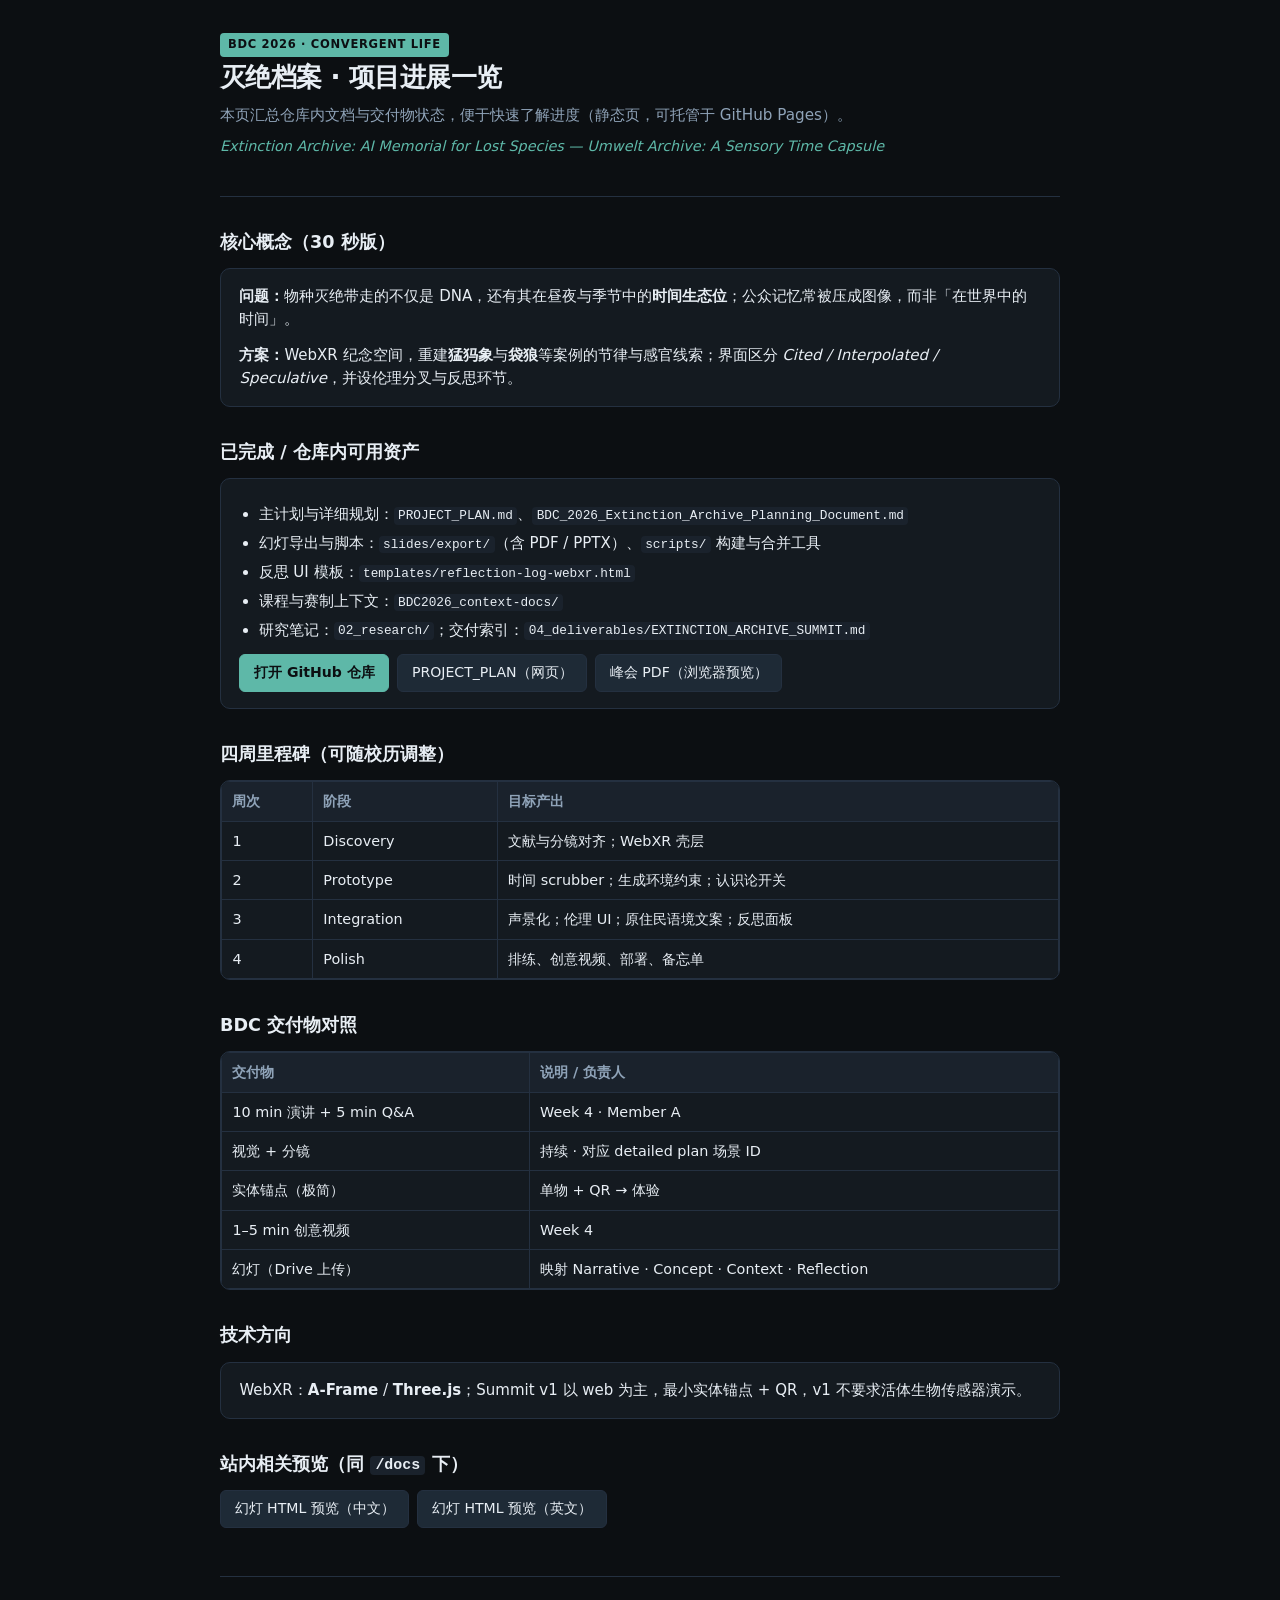
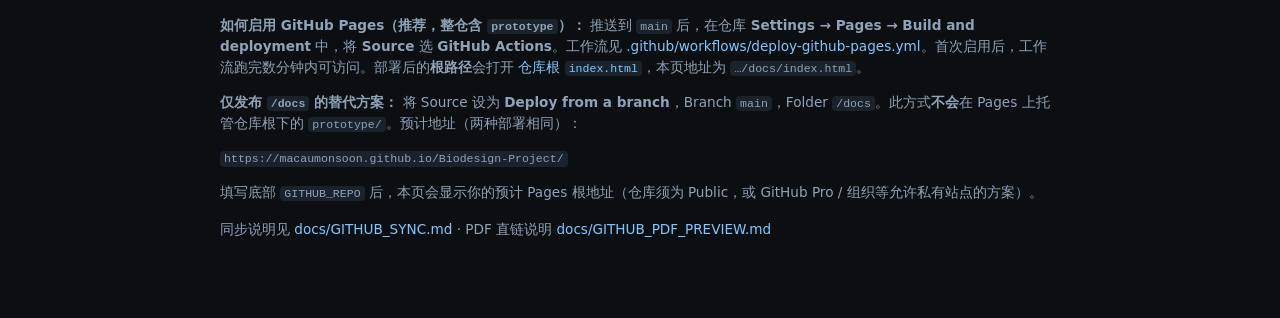
==== docs/index.html @ 98553a15 "docs: set GITHUB_REPO to macaumonsoon/Biodesign-Project for Pages footers Made-with: Cursor" ====
<!DOCTYPE html>
<html lang="zh-Hans">
<head>
  <meta charset="utf-8" />
  <meta name="viewport" content="width=device-width, initial-scale=1" />
  <title>Extinction Archive · 项目进展 | BDC 2026</title>
  <meta name="description" content="Biodesign Challenge 2026 — Extinction Archive / Umwelt Archive 进度概览与快速链接。" />
  <style>
    :root {
      --bg: #0c0f12;
      --panel: #141a20;
      --border: #243040;
      --text: #e8eef4;
      --muted: #8fa3b8;
      --accent: #5eb8a8;
      --accent2: #c9a227;
      --link: #7ec8ff;
      --radius: 10px;
      --font: "Segoe UI", system-ui, -apple-system, "PingFang SC", "Hiragino Sans GB", sans-serif;
    }
    * { box-sizing: border-box; }
    body {
      margin: 0;
      font-family: var(--font);
      background: var(--bg);
      color: var(--text);
      line-height: 1.55;
      font-size: 15px;
    }
    .wrap {
      max-width: 880px;
      margin: 0 auto;
      padding: 2rem 1.25rem 4rem;
    }
    header {
      border-bottom: 1px solid var(--border);
      padding-bottom: 1.5rem;
      margin-bottom: 2rem;
    }
    h1 {
      font-size: 1.65rem;
      font-weight: 650;
      margin: 0 0 0.35rem;
      letter-spacing: -0.02em;
    }
    .subtitle {
      color: var(--muted);
      font-size: 0.95rem;
      margin: 0;
    }
    .en-title {
      font-style: italic;
      color: var(--accent);
      font-size: 0.9rem;
      margin-top: 0.5rem;
    }
    h2 {
      font-size: 1.1rem;
      margin: 2rem 0 0.75rem;
      color: var(--text);
      font-weight: 600;
    }
    .card {
      background: var(--panel);
      border: 1px solid var(--border);
      border-radius: var(--radius);
      padding: 1rem 1.15rem;
      margin-bottom: 1rem;
    }
    .pill {
      display: inline-block;
      font-size: 0.72rem;
      text-transform: uppercase;
      letter-spacing: 0.06em;
      color: var(--bg);
      background: var(--accent);
      padding: 0.2rem 0.5rem;
      border-radius: 4px;
      font-weight: 600;
    }
    ul { margin: 0.5rem 0 0; padding-left: 1.2rem; }
    li { margin: 0.35rem 0; }
    a { color: var(--link); text-decoration: none; }
    a:hover { text-decoration: underline; }
    table {
      width: 100%;
      border-collapse: collapse;
      font-size: 0.9rem;
    }
    th, td {
      border: 1px solid var(--border);
      padding: 0.5rem 0.65rem;
      text-align: left;
      vertical-align: top;
    }
    th { background: #1a222c; color: var(--muted); font-weight: 600; }
    .actions {
      display: flex;
      flex-wrap: wrap;
      gap: 0.5rem;
      margin-top: 0.75rem;
    }
    .btn {
      display: inline-flex;
      align-items: center;
      gap: 0.35rem;
      padding: 0.45rem 0.85rem;
      border-radius: 6px;
      background: #1e2a36;
      border: 1px solid var(--border);
      color: var(--text);
      font-size: 0.88rem;
    }
    .btn:hover { border-color: var(--accent); text-decoration: none; }
    .btn.primary { background: var(--accent); color: var(--bg); border-color: var(--accent); font-weight: 600; }
    .btn.primary:hover { filter: brightness(1.06); }
    footer {
      margin-top: 3rem;
      padding-top: 1.5rem;
      border-top: 1px solid var(--border);
      font-size: 0.85rem;
      color: var(--muted);
    }
    code { font-size: 0.85em; background: #1a222c; padding: 0.1em 0.35em; border-radius: 4px; }
  </style>
</head>
<body>
  <div class="wrap">
    <header>
      <span class="pill">BDC 2026 · Convergent Life</span>
      <h1>灭绝档案 · 项目进展一览</h1>
      <p class="subtitle">本页汇总仓库内文档与交付物状态，便于快速了解进度（静态页，可托管于 GitHub Pages）。</p>
      <p class="en-title">Extinction Archive: AI Memorial for Lost Species — Umwelt Archive: A Sensory Time Capsule</p>
    </header>

    <div id="repo-config-tip" class="card" style="border-color: var(--accent2); display: none;">
      <p style="margin:0;"><strong>提示：</strong>本页 GitHub 按钮默认未绑定远程仓库。请在本文件底部的 <code>GITHUB_REPO</code> 中填写你的 <code>用户名/仓库名</code>（例如 <code>guoxiaoyue/biodesign-project</code>），保存并推送到<strong>你自己的仓库</strong>后再刷新。</p>
    </div>

    <section>
      <h2>核心概念（30 秒版）</h2>
      <div class="card">
        <p style="margin:0 0 0.75rem;"><strong>问题：</strong>物种灭绝带走的不仅是 DNA，还有其在昼夜与季节中的<strong>时间生态位</strong>；公众记忆常被压成图像，而非「在世界中的时间」。</p>
        <p style="margin:0;"><strong>方案：</strong>WebXR 纪念空间，重建<strong>猛犸象</strong>与<strong>袋狼</strong>等案例的节律与感官线索；界面区分 <em>Cited / Interpolated / Speculative</em>，并设伦理分叉与反思环节。</p>
      </div>
    </section>

    <section>
      <h2>已完成 / 仓库内可用资产</h2>
      <div class="card">
        <ul>
          <li>主计划与详细规划：<code>PROJECT_PLAN.md</code>、<code>BDC_2026_Extinction_Archive_Planning_Document.md</code></li>
          <li>幻灯导出与脚本：<code>slides/export/</code>（含 PDF / PPTX）、<code>scripts/</code> 构建与合并工具</li>
          <li>反思 UI 模板：<code>templates/reflection-log-webxr.html</code></li>
          <li>课程与赛制上下文：<code>BDC2026_context-docs/</code></li>
          <li>研究笔记：<code>02_research/</code>；交付索引：<code>04_deliverables/EXTINCTION_ARCHIVE_SUMMIT.md</code></li>
        </ul>
        <div class="actions">
          <a id="gh-repo" class="btn primary" href="#">打开 GitHub 仓库</a>
          <a id="gh-plan" class="btn" href="#">PROJECT_PLAN（网页）</a>
          <a id="gh-pdf" class="btn" href="#">峰会 PDF（浏览器预览）</a>
        </div>
      </div>
    </section>

    <section>
      <h2>四周里程碑（可随校历调整）</h2>
      <div class="card" style="padding:0;overflow:hidden;">
        <table>
          <thead>
            <tr>
              <th>周次</th>
              <th>阶段</th>
              <th>目标产出</th>
            </tr>
          </thead>
          <tbody>
            <tr><td>1</td><td>Discovery</td><td>文献与分镜对齐；WebXR 壳层</td></tr>
            <tr><td>2</td><td>Prototype</td><td>时间 scrubber；生成环境约束；认识论开关</td></tr>
            <tr><td>3</td><td>Integration</td><td>声景化；伦理 UI；原住民语境文案；反思面板</td></tr>
            <tr><td>4</td><td>Polish</td><td>排练、创意视频、部署、备忘单</td></tr>
          </tbody>
        </table>
      </div>
    </section>

    <section>
      <h2>BDC 交付物对照</h2>
      <div class="card" style="padding:0;overflow:hidden;">
        <table>
          <thead>
            <tr>
              <th>交付物</th>
              <th>说明 / 负责人</th>
            </tr>
          </thead>
          <tbody>
            <tr><td>10 min 演讲 + 5 min Q&A</td><td>Week 4 · Member A</td></tr>
            <tr><td>视觉 + 分镜</td><td>持续 · 对应 detailed plan 场景 ID</td></tr>
            <tr><td>实体锚点（极简）</td><td>单物 + QR → 体验</td></tr>
            <tr><td>1–5 min 创意视频</td><td>Week 4</td></tr>
            <tr><td>幻灯（Drive 上传）</td><td>映射 Narrative · Concept · Context · Reflection</td></tr>
          </tbody>
        </table>
      </div>
    </section>

    <section>
      <h2>技术方向</h2>
      <div class="card">
        <p style="margin:0;">WebXR：<strong>A-Frame</strong> / <strong>Three.js</strong>；Summit v1 以 web 为主，最小实体锚点 + QR，v1 不要求活体生物传感器演示。</p>
      </div>
    </section>

    <section>
      <h2>站内相关预览（同 <code>/docs</code> 下）</h2>
      <div class="actions">
        <a class="btn" href="bdc-umwelt-archive/slides/preview/Extinction_Archive_preview_ZH.html">幻灯 HTML 预览（中文）</a>
        <a class="btn" href="bdc-umwelt-archive/slides/preview/Extinction_Archive_preview_EN.html">幻灯 HTML 预览（英文）</a>
      </div>
    </section>

    <footer>
      <p><strong>如何启用 GitHub Pages（推荐，整仓含 <code>prototype</code>）：</strong> 推送到 <code>main</code> 后，在仓库 <strong>Settings → Pages → Build and deployment</strong> 中，将 <strong>Source</strong> 选 <strong>GitHub Actions</strong>。工作流见 <a id="gh-pages-workflow" href="#">.github/workflows/deploy-github-pages.yml</a>。首次启用后，工作流跑完数分钟内可访问。部署后的<strong>根路径</strong>会打开 <a href="../">仓库根 <code>index.html</code></a>，本页地址为 <code>…/docs/index.html</code>。</p>
      <p><strong>仅发布 <code>/docs</code> 的替代方案：</strong> 将 Source 设为 <strong>Deploy from a branch</strong>，Branch <code>main</code>，Folder <code>/docs</code>。此方式<strong>不会</strong>在 Pages 上托管仓库根下的 <code>prototype/</code>。预计地址（两种部署相同）：</p>
      <p><code id="gh-pages-url">https://&lt;用户名&gt;.github.io/&lt;仓库名&gt;/</code></p>
      <p>填写底部 <code>GITHUB_REPO</code> 后，本页会显示你的预计 Pages 根地址（仓库须为 Public，或 GitHub Pro / 组织等允许私有站点的方案）。</p>
      <p style="margin-top:1rem;">同步说明见 <a id="gh-sync" href="#">docs/GITHUB_SYNC.md</a> · PDF 直链说明 <a id="gh-pdf-md" href="#">docs/GITHUB_PDF_PREVIEW.md</a></p>
    </footer>
  </div>
  <script>
(function () {
  /** 改成你的「用户名/仓库名」，推送到自有仓库后按钮与页脚链接才会正确 */
  var GITHUB_REPO = "macaumonsoon/Biodesign-Project";

  var tip = document.getElementById("repo-config-tip");
  var configured = GITHUB_REPO && GITHUB_REPO.indexOf("YOUR_GITHUB_USER") === -1 && GITHUB_REPO.split("/").length === 2;
  if (!configured && tip) tip.style.display = "block";

  var base = configured ? ("https://github.com/" + GITHUB_REPO) : null;
  var pdfEnc = "slides/export/%5BFINAL-SMALL%5D%20Extinction%20Archive%20Umwelt%20Hypothesis%20Dossiers_BDC2026.pdf";

  function setHref(id, path) {
    var el = document.getElementById(id);
    if (!el) return;
    if (base && path !== undefined) el.href = base + (path || "");
    else el.href = "#";
  }

  setHref("gh-repo", "");
  setHref("gh-plan", "/blob/main/PROJECT_PLAN.md");
  setHref("gh-pdf", "/blob/main/" + pdfEnc);
  setHref("gh-sync", "/blob/main/docs/GITHUB_SYNC.md");
  setHref("gh-pdf-md", "/blob/main/docs/GITHUB_PDF_PREVIEW.md");
  setHref("gh-pages-workflow", "/blob/main/.github/workflows/deploy-github-pages.yml");

  var pagesEl = document.getElementById("gh-pages-url");
  if (pagesEl && configured) {
    var parts = GITHUB_REPO.split("/");
    pagesEl.textContent = "https://" + parts[0] + ".github.io/" + parts[1] + "/";
  }
})();
  </script>
</body>
</html>
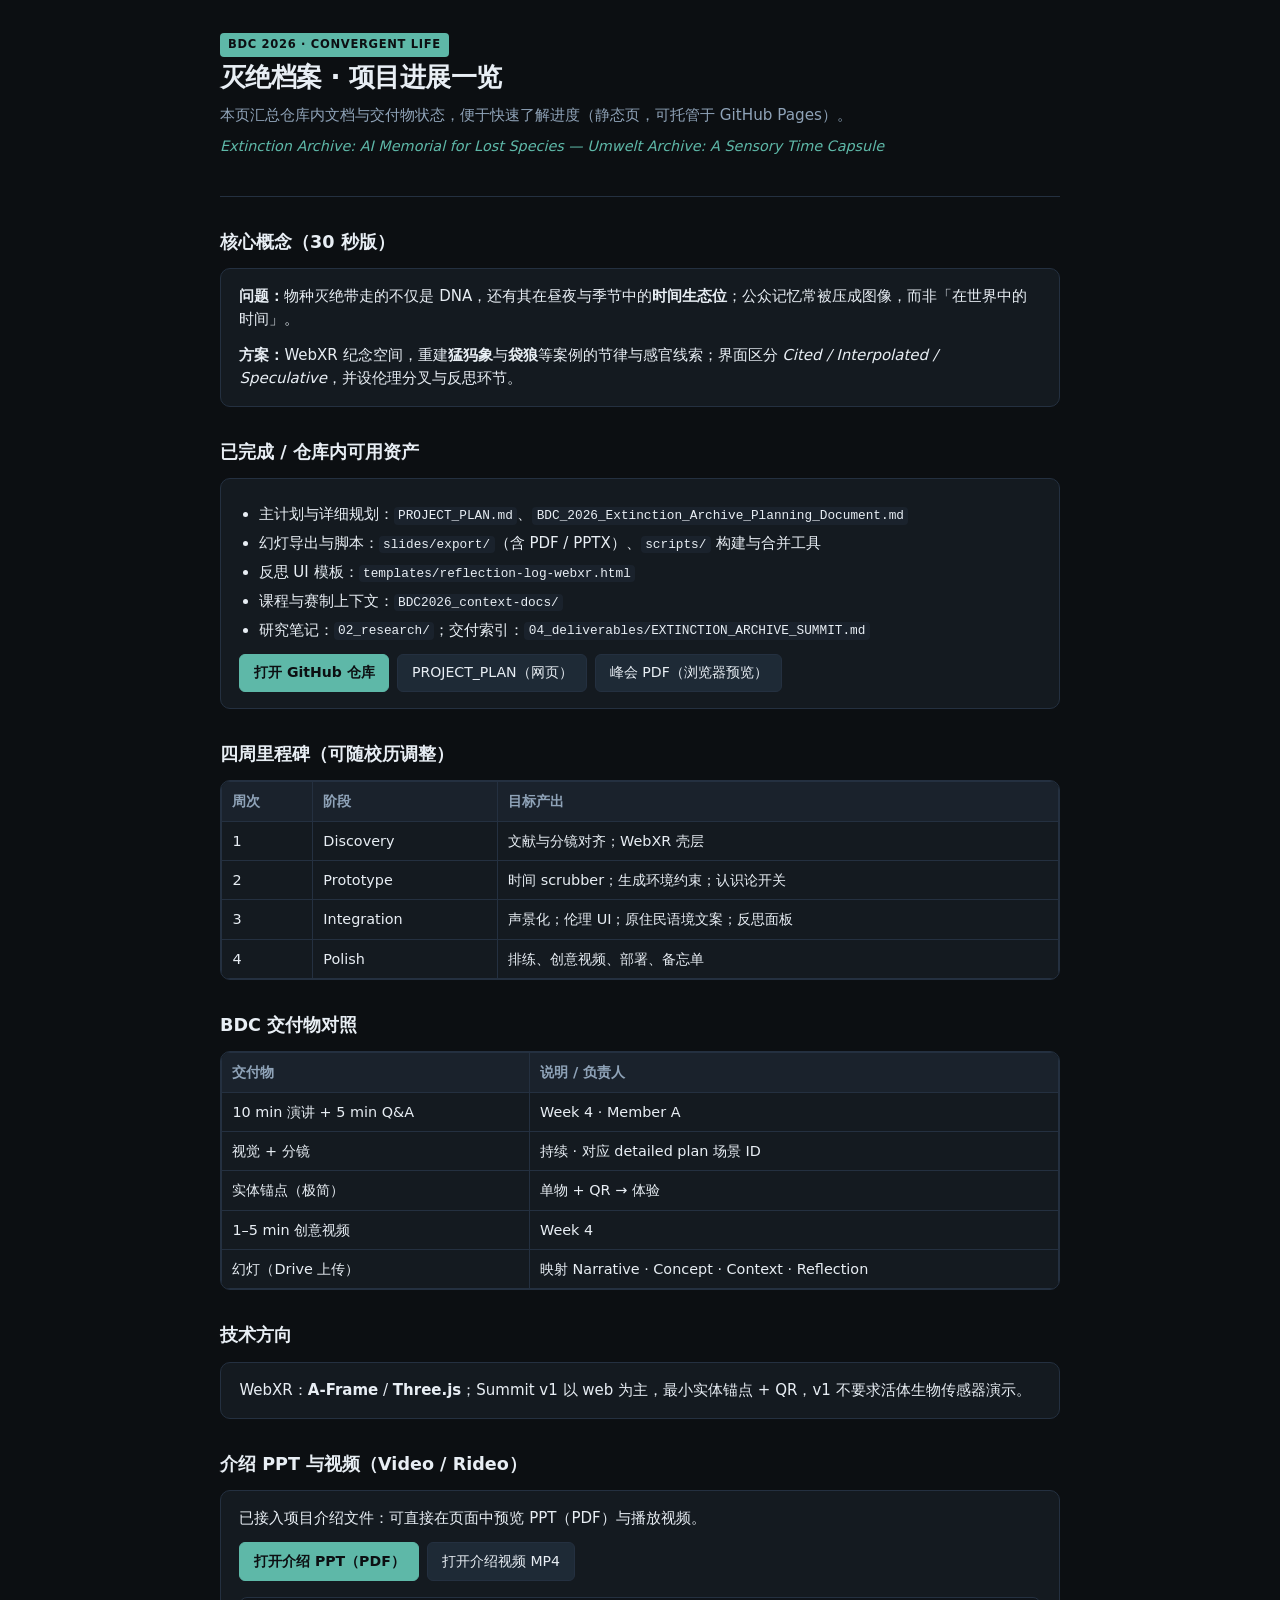
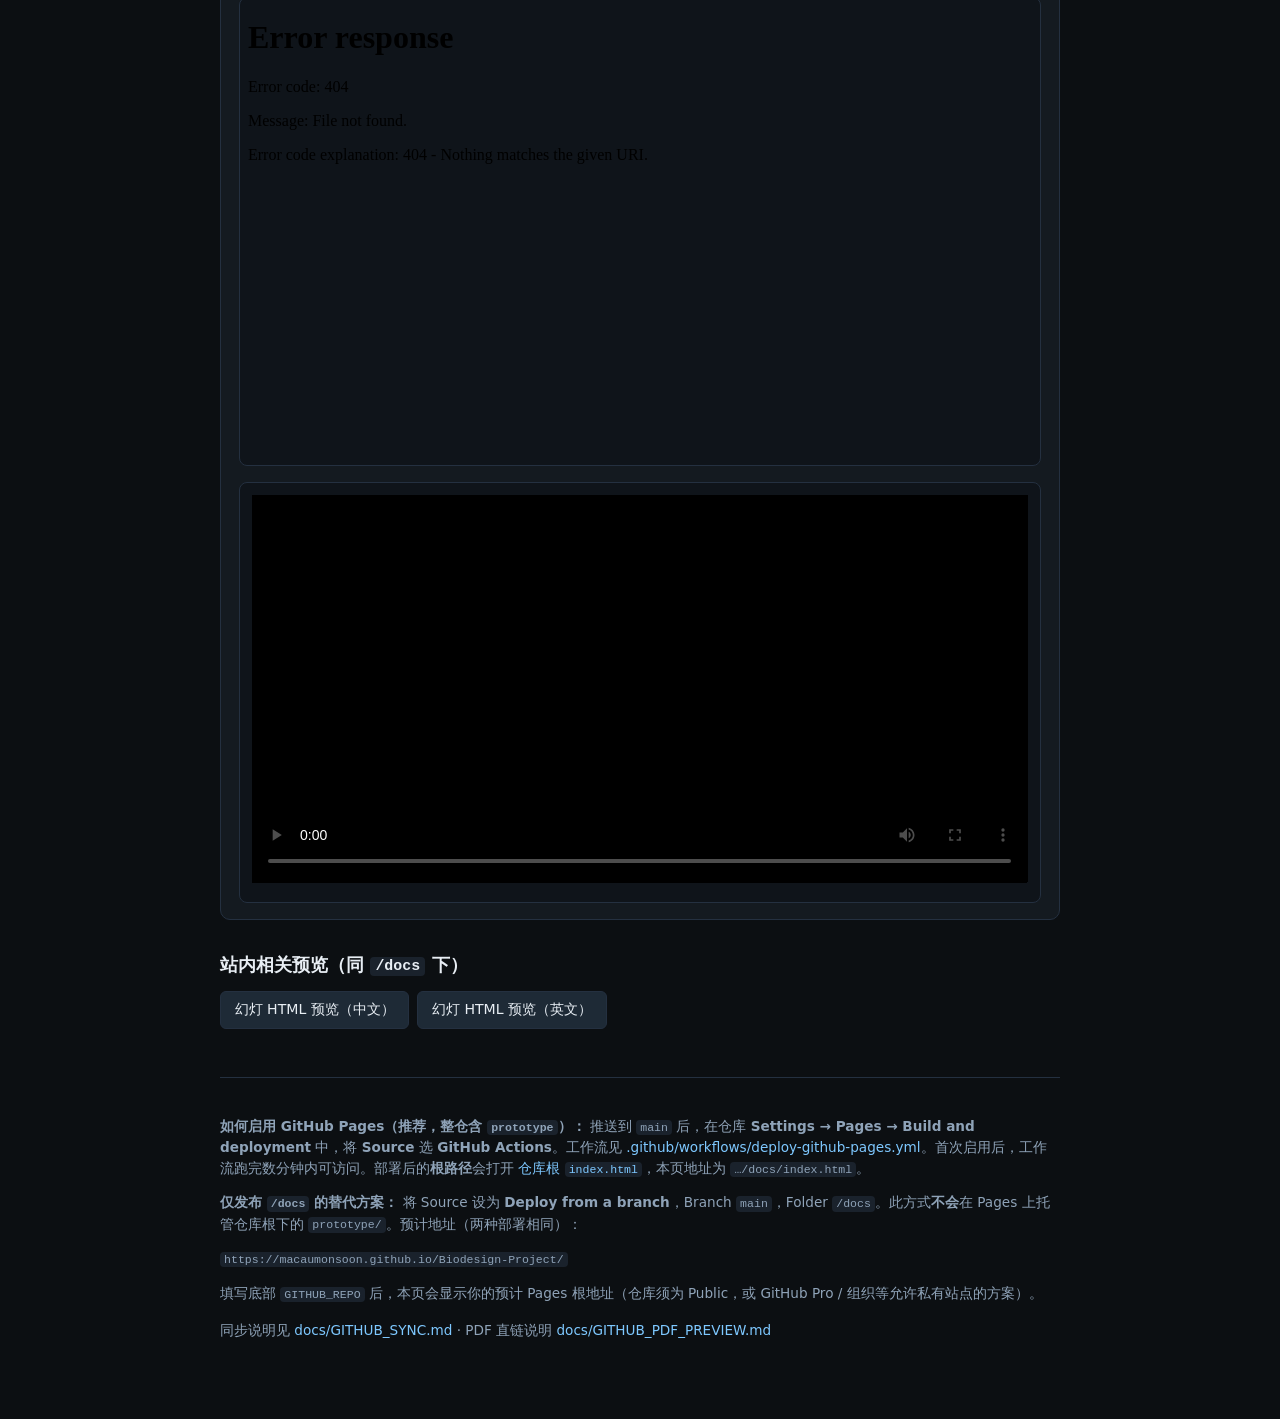
==== commit df61de9b: "docs: bilingual README, Pages intro PPT/video section, media assets Made-with: Cursor" ====
--- a/docs/index.html
+++ b/docs/index.html
@@ -213,6 +213,30 @@
     </section>
 
     <section>
+      <h2 id="intro-media">介绍 PPT 与视频（Video / Rideo）</h2>
+      <div class="card">
+        <p style="margin:0 0 0.75rem;">已接入项目介绍文件：可直接在页面中预览 PPT（PDF）与播放视频。</p>
+        <div class="actions">
+          <a class="btn primary" href="../assets/media/intro-presentation.pdf" target="_blank" rel="noopener noreferrer">打开介绍 PPT（PDF）</a>
+          <a class="btn" href="../assets/media/intro-video.mp4" target="_blank" rel="noopener noreferrer">打开介绍视频 MP4</a>
+        </div>
+        <div style="margin-top:1rem;border:1px solid var(--border);border-radius:8px;overflow:hidden;background:#0f141a;">
+          <iframe
+            title="Intro PPT Preview"
+            src="../assets/media/intro-presentation.pdf"
+            style="width:100%;height:460px;border:0;"
+          ></iframe>
+        </div>
+        <div style="margin-top:1rem;border:1px solid var(--border);border-radius:8px;overflow:hidden;background:#0f141a;padding:0.75rem;">
+          <video controls preload="metadata" poster="../assets/media/intro-poster.jpg" style="width:100%;max-height:560px;background:#000;">
+            <source src="../assets/media/intro-video.mp4" type="video/mp4" />
+            你的浏览器不支持视频播放，请使用上方链接打开 MP4 文件。
+          </video>
+        </div>
+      </div>
+    </section>
+
+    <section>
       <h2>站内相关预览（同 <code>/docs</code> 下）</h2>
       <div class="actions">
         <a class="btn" href="bdc-umwelt-archive/slides/preview/Extinction_Archive_preview_ZH.html">幻灯 HTML 预览（中文）</a>
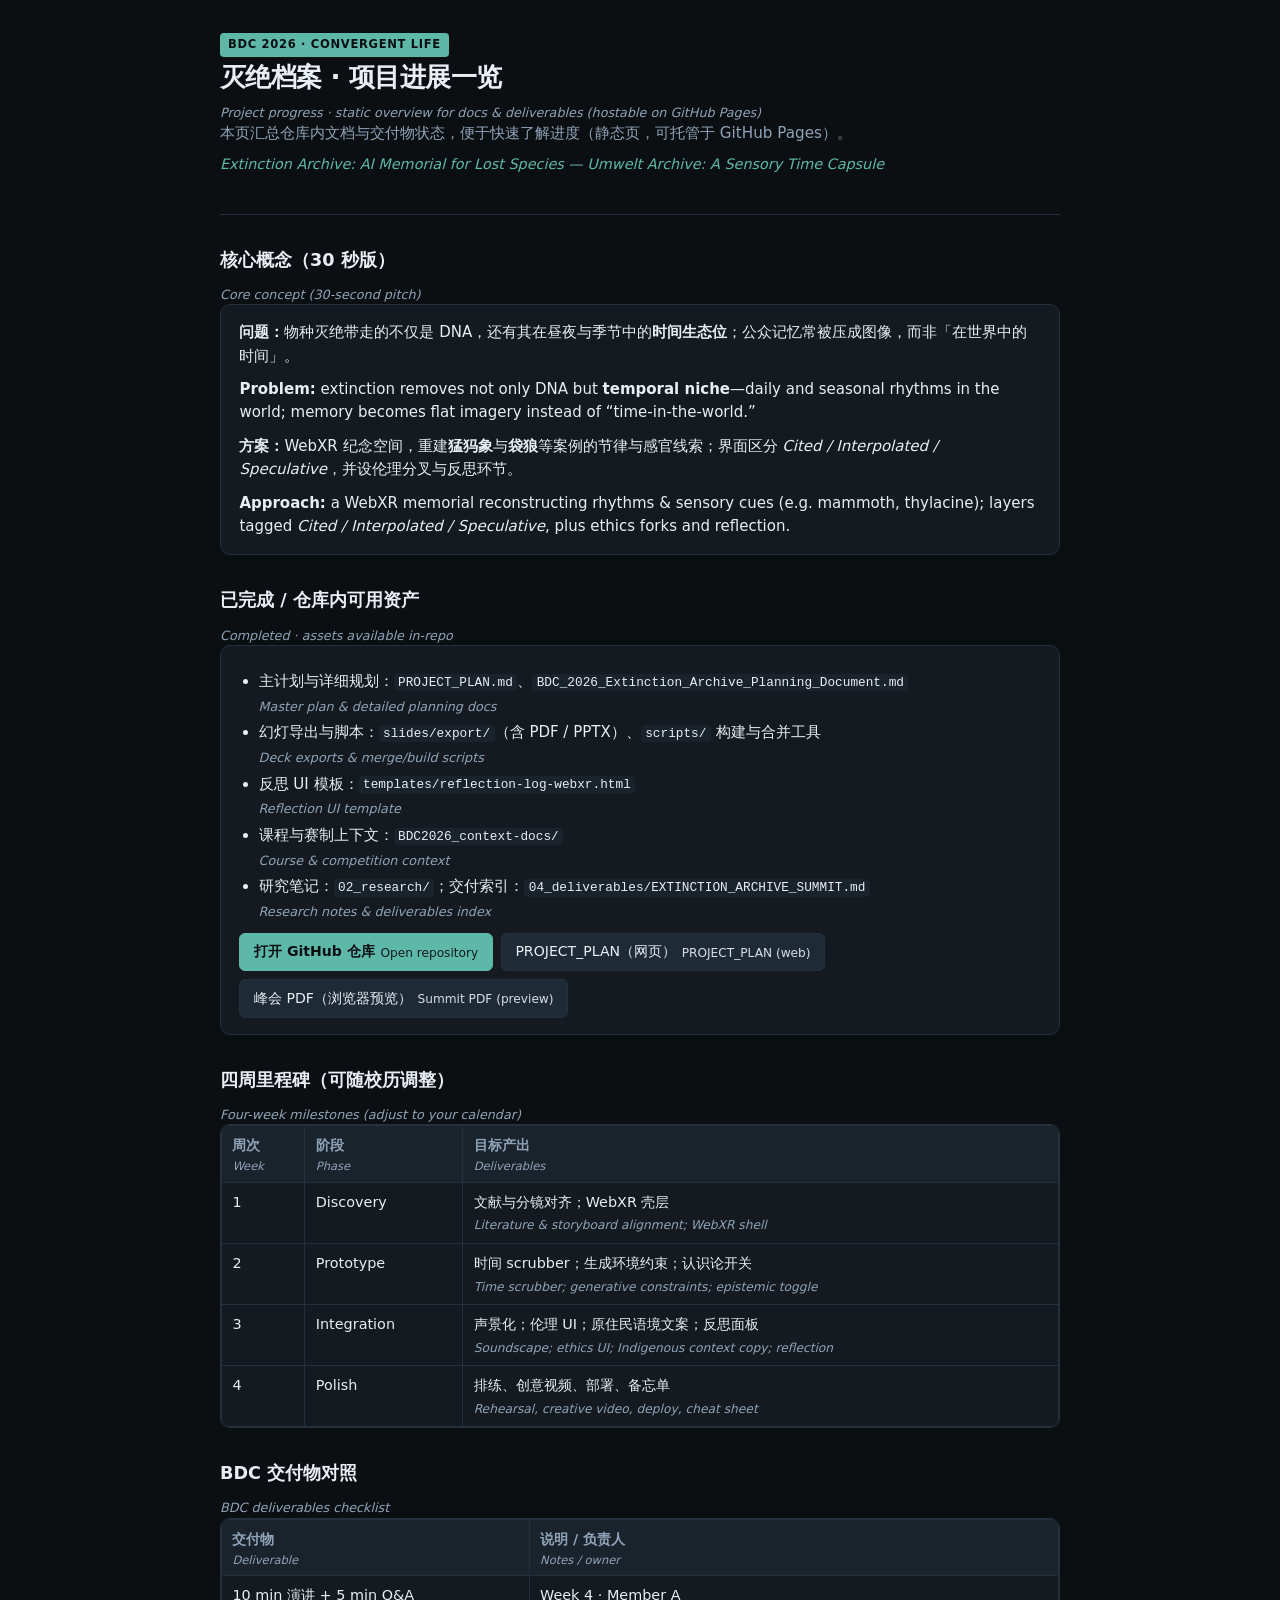
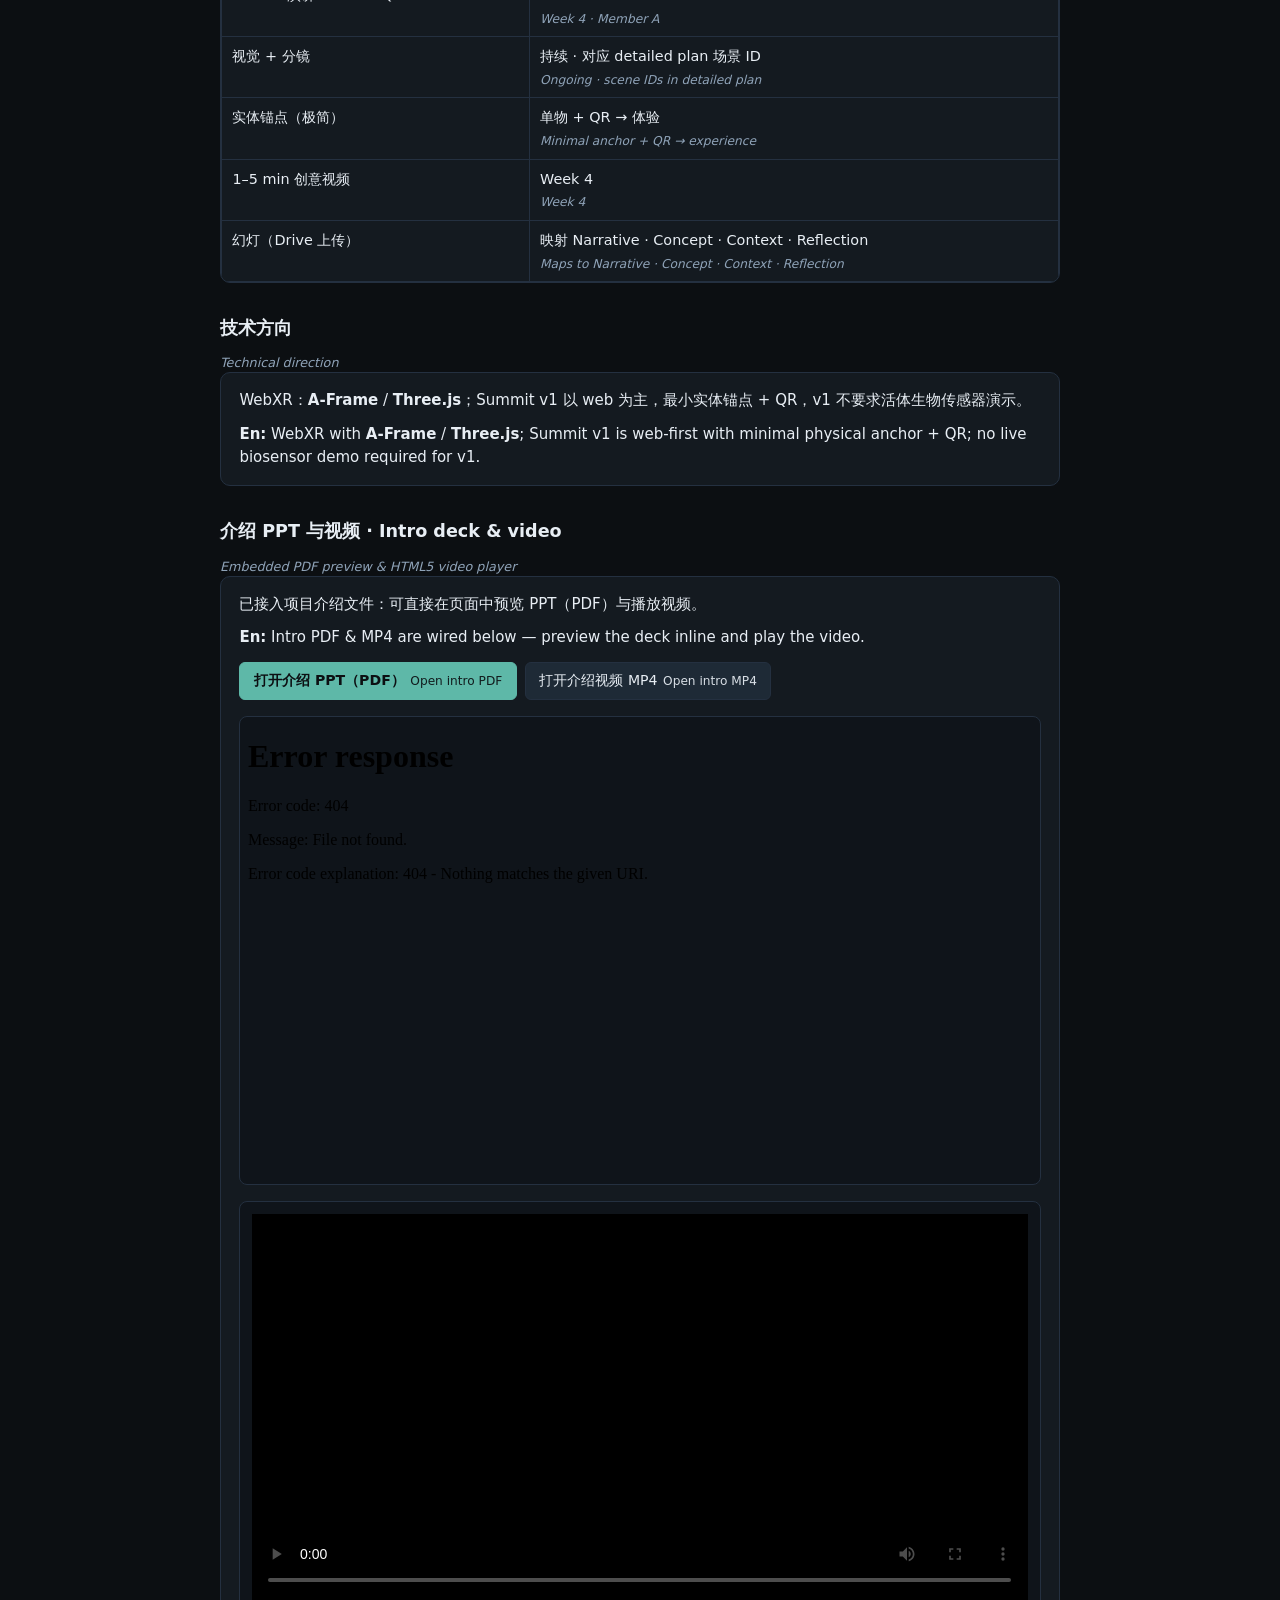
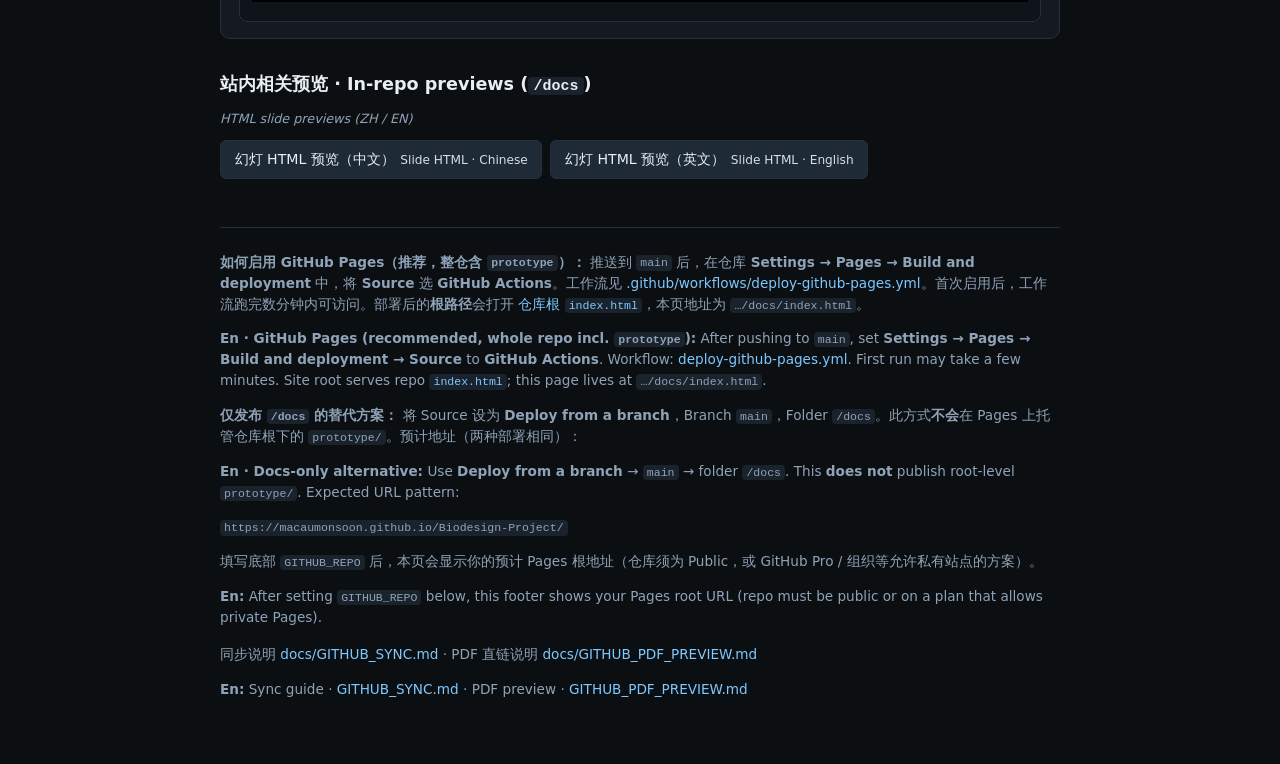
==== commit b28531f4: "feat(pages): bilingual ZH/EN for landing, docs hub, extinction-archive prototype Made-with: Cursor" ====
--- a/docs/index.html
+++ b/docs/index.html
@@ -3,8 +3,8 @@
 <head>
   <meta charset="utf-8" />
   <meta name="viewport" content="width=device-width, initial-scale=1" />
-  <title>Extinction Archive · 项目进展 | BDC 2026</title>
-  <meta name="description" content="Biodesign Challenge 2026 — Extinction Archive / Umwelt Archive 进度概览与快速链接。" />
+  <title>Extinction Archive · 项目进展 · Progress | BDC 2026</title>
+  <meta name="description" content="ZH: Biodesign Challenge 2026 — 《灭绝档案》进度与链接。 EN: Extinction Archive progress overview &amp; quick links." />
   <style>
     :root {
       --bg: #0c0f12;
@@ -122,6 +122,13 @@
       color: var(--muted);
     }
     code { font-size: 0.85em; background: #1a222c; padding: 0.1em 0.35em; border-radius: 4px; }
+    .line-en { font-size: 0.85em; color: var(--muted); font-weight: 400; font-style: italic; display: block; margin: 0.28rem 0 0; line-height: 1.42; }
+    .dual-p { margin: 0 0 0.65rem; }
+    .dual-p:last-child { margin-bottom: 0; }
+    th .th-en { font-size: 0.72rem; font-weight: 400; color: var(--muted); display: block; margin-top: 0.18rem; line-height: 1.25; font-style: italic; }
+    footer p { margin: 0 0 0.85rem; }
+    footer p:last-child { margin-bottom: 0; }
+    .btn small { display: block; font-size: 0.76rem; font-weight: 400; opacity: 0.92; margin-top: 0.15rem; line-height: 1.25; }
   </style>
 </head>
 <body>
@@ -129,56 +136,63 @@
     <header>
       <span class="pill">BDC 2026 · Convergent Life</span>
       <h1>灭绝档案 · 项目进展一览</h1>
+      <span class="line-en">Project progress · static overview for docs &amp; deliverables (hostable on GitHub Pages)</span>
       <p class="subtitle">本页汇总仓库内文档与交付物状态，便于快速了解进度（静态页，可托管于 GitHub Pages）。</p>
       <p class="en-title">Extinction Archive: AI Memorial for Lost Species — Umwelt Archive: A Sensory Time Capsule</p>
     </header>
 
     <div id="repo-config-tip" class="card" style="border-color: var(--accent2); display: none;">
-      <p style="margin:0;"><strong>提示：</strong>本页 GitHub 按钮默认未绑定远程仓库。请在本文件底部的 <code>GITHUB_REPO</code> 中填写你的 <code>用户名/仓库名</code>（例如 <code>guoxiaoyue/biodesign-project</code>），保存并推送到<strong>你自己的仓库</strong>后再刷新。</p>
+      <p class="dual-p"><strong>提示：</strong>本页 GitHub 按钮默认未绑定远程仓库。请在本文件底部的 <code>GITHUB_REPO</code> 中填写你的 <code>用户名/仓库名</code>（例如 <code>username/repo-name</code>），保存并推送到<strong>你自己的仓库</strong>后再刷新。</p>
+      <p class="dual-p"><strong>Note:</strong> GitHub buttons need <code>GITHUB_REPO</code> at the bottom of this file (<code>username/repo-name</code>). Save, push to your fork, then reload.</p>
     </div>
 
     <section>
       <h2>核心概念（30 秒版）</h2>
+      <span class="line-en">Core concept (30-second pitch)</span>
       <div class="card">
-        <p style="margin:0 0 0.75rem;"><strong>问题：</strong>物种灭绝带走的不仅是 DNA，还有其在昼夜与季节中的<strong>时间生态位</strong>；公众记忆常被压成图像，而非「在世界中的时间」。</p>
-        <p style="margin:0;"><strong>方案：</strong>WebXR 纪念空间，重建<strong>猛犸象</strong>与<strong>袋狼</strong>等案例的节律与感官线索；界面区分 <em>Cited / Interpolated / Speculative</em>，并设伦理分叉与反思环节。</p>
+        <p class="dual-p"><strong>问题：</strong>物种灭绝带走的不仅是 DNA，还有其在昼夜与季节中的<strong>时间生态位</strong>；公众记忆常被压成图像，而非「在世界中的时间」。</p>
+        <p class="dual-p"><strong>Problem:</strong> extinction removes not only DNA but <strong>temporal niche</strong>—daily and seasonal rhythms in the world; memory becomes flat imagery instead of “time-in-the-world.”</p>
+        <p class="dual-p"><strong>方案：</strong>WebXR 纪念空间，重建<strong>猛犸象</strong>与<strong>袋狼</strong>等案例的节律与感官线索；界面区分 <em>Cited / Interpolated / Speculative</em>，并设伦理分叉与反思环节。</p>
+        <p class="dual-p"><strong>Approach:</strong> a WebXR memorial reconstructing rhythms &amp; sensory cues (e.g. mammoth, thylacine); layers tagged <em>Cited / Interpolated / Speculative</em>, plus ethics forks and reflection.</p>
       </div>
     </section>
 
     <section>
       <h2>已完成 / 仓库内可用资产</h2>
+      <span class="line-en">Completed · assets available in-repo</span>
       <div class="card">
         <ul>
-          <li>主计划与详细规划：<code>PROJECT_PLAN.md</code>、<code>BDC_2026_Extinction_Archive_Planning_Document.md</code></li>
-          <li>幻灯导出与脚本：<code>slides/export/</code>（含 PDF / PPTX）、<code>scripts/</code> 构建与合并工具</li>
-          <li>反思 UI 模板：<code>templates/reflection-log-webxr.html</code></li>
-          <li>课程与赛制上下文：<code>BDC2026_context-docs/</code></li>
-          <li>研究笔记：<code>02_research/</code>；交付索引：<code>04_deliverables/EXTINCTION_ARCHIVE_SUMMIT.md</code></li>
+          <li>主计划与详细规划：<code>PROJECT_PLAN.md</code>、<code>BDC_2026_Extinction_Archive_Planning_Document.md</code><br /><span class="line-en">Master plan &amp; detailed planning docs</span></li>
+          <li>幻灯导出与脚本：<code>slides/export/</code>（含 PDF / PPTX）、<code>scripts/</code> 构建与合并工具<br /><span class="line-en">Deck exports &amp; merge/build scripts</span></li>
+          <li>反思 UI 模板：<code>templates/reflection-log-webxr.html</code><br /><span class="line-en">Reflection UI template</span></li>
+          <li>课程与赛制上下文：<code>BDC2026_context-docs/</code><br /><span class="line-en">Course &amp; competition context</span></li>
+          <li>研究笔记：<code>02_research/</code>；交付索引：<code>04_deliverables/EXTINCTION_ARCHIVE_SUMMIT.md</code><br /><span class="line-en">Research notes &amp; deliverables index</span></li>
         </ul>
         <div class="actions">
-          <a id="gh-repo" class="btn primary" href="#">打开 GitHub 仓库</a>
-          <a id="gh-plan" class="btn" href="#">PROJECT_PLAN（网页）</a>
-          <a id="gh-pdf" class="btn" href="#">峰会 PDF（浏览器预览）</a>
+          <a id="gh-repo" class="btn primary" href="#">打开 GitHub 仓库<small>Open repository</small></a>
+          <a id="gh-plan" class="btn" href="#">PROJECT_PLAN（网页）<small>PROJECT_PLAN (web)</small></a>
+          <a id="gh-pdf" class="btn" href="#">峰会 PDF（浏览器预览）<small>Summit PDF (preview)</small></a>
         </div>
       </div>
     </section>
 
     <section>
       <h2>四周里程碑（可随校历调整）</h2>
+      <span class="line-en">Four-week milestones (adjust to your calendar)</span>
       <div class="card" style="padding:0;overflow:hidden;">
         <table>
           <thead>
             <tr>
-              <th>周次</th>
-              <th>阶段</th>
-              <th>目标产出</th>
+              <th>周次<span class="th-en">Week</span></th>
+              <th>阶段<span class="th-en">Phase</span></th>
+              <th>目标产出<span class="th-en">Deliverables</span></th>
             </tr>
           </thead>
           <tbody>
-            <tr><td>1</td><td>Discovery</td><td>文献与分镜对齐；WebXR 壳层</td></tr>
-            <tr><td>2</td><td>Prototype</td><td>时间 scrubber；生成环境约束；认识论开关</td></tr>
-            <tr><td>3</td><td>Integration</td><td>声景化；伦理 UI；原住民语境文案；反思面板</td></tr>
-            <tr><td>4</td><td>Polish</td><td>排练、创意视频、部署、备忘单</td></tr>
+            <tr><td>1</td><td>Discovery</td><td>文献与分镜对齐；WebXR 壳层<br /><span class="line-en">Literature &amp; storyboard alignment; WebXR shell</span></td></tr>
+            <tr><td>2</td><td>Prototype</td><td>时间 scrubber；生成环境约束；认识论开关<br /><span class="line-en">Time scrubber; generative constraints; epistemic toggle</span></td></tr>
+            <tr><td>3</td><td>Integration</td><td>声景化；伦理 UI；原住民语境文案；反思面板<br /><span class="line-en">Soundscape; ethics UI; Indigenous context copy; reflection</span></td></tr>
+            <tr><td>4</td><td>Polish</td><td>排练、创意视频、部署、备忘单<br /><span class="line-en">Rehearsal, creative video, deploy, cheat sheet</span></td></tr>
           </tbody>
         </table>
       </div>
@@ -186,20 +200,21 @@
 
     <section>
       <h2>BDC 交付物对照</h2>
+      <span class="line-en">BDC deliverables checklist</span>
       <div class="card" style="padding:0;overflow:hidden;">
         <table>
           <thead>
             <tr>
-              <th>交付物</th>
-              <th>说明 / 负责人</th>
+              <th>交付物<span class="th-en">Deliverable</span></th>
+              <th>说明 / 负责人<span class="th-en">Notes / owner</span></th>
             </tr>
           </thead>
           <tbody>
-            <tr><td>10 min 演讲 + 5 min Q&A</td><td>Week 4 · Member A</td></tr>
-            <tr><td>视觉 + 分镜</td><td>持续 · 对应 detailed plan 场景 ID</td></tr>
-            <tr><td>实体锚点（极简）</td><td>单物 + QR → 体验</td></tr>
-            <tr><td>1–5 min 创意视频</td><td>Week 4</td></tr>
-            <tr><td>幻灯（Drive 上传）</td><td>映射 Narrative · Concept · Context · Reflection</td></tr>
+            <tr><td>10 min 演讲 + 5 min Q&amp;A</td><td>Week 4 · Member A<br /><span class="line-en">Week 4 · Member A</span></td></tr>
+            <tr><td>视觉 + 分镜</td><td>持续 · 对应 detailed plan 场景 ID<br /><span class="line-en">Ongoing · scene IDs in detailed plan</span></td></tr>
+            <tr><td>实体锚点（极简）</td><td>单物 + QR → 体验<br /><span class="line-en">Minimal anchor + QR → experience</span></td></tr>
+            <tr><td>1–5 min 创意视频</td><td>Week 4<br /><span class="line-en">Week 4</span></td></tr>
+            <tr><td>幻灯（Drive 上传）</td><td>映射 Narrative · Concept · Context · Reflection<br /><span class="line-en">Maps to Narrative · Concept · Context · Reflection</span></td></tr>
           </tbody>
         </table>
       </div>
@@ -207,22 +222,26 @@
 
     <section>
       <h2>技术方向</h2>
+      <span class="line-en">Technical direction</span>
       <div class="card">
-        <p style="margin:0;">WebXR：<strong>A-Frame</strong> / <strong>Three.js</strong>；Summit v1 以 web 为主，最小实体锚点 + QR，v1 不要求活体生物传感器演示。</p>
-      </div>
-    </section>
-
-    <section>
-      <h2 id="intro-media">介绍 PPT 与视频（Video / Rideo）</h2>
+        <p class="dual-p">WebXR：<strong>A-Frame</strong> / <strong>Three.js</strong>；Summit v1 以 web 为主，最小实体锚点 + QR，v1 不要求活体生物传感器演示。</p>
+        <p class="dual-p"><strong>En:</strong> WebXR with <strong>A-Frame</strong> / <strong>Three.js</strong>; Summit v1 is web-first with minimal physical anchor + QR; no live biosensor demo required for v1.</p>
+      </div>
+    </section>
+
+    <section>
+      <h2 id="intro-media">介绍 PPT 与视频 · Intro deck &amp; video</h2>
+      <span class="line-en">Embedded PDF preview &amp; HTML5 video player</span>
       <div class="card">
-        <p style="margin:0 0 0.75rem;">已接入项目介绍文件：可直接在页面中预览 PPT（PDF）与播放视频。</p>
+        <p class="dual-p">已接入项目介绍文件：可直接在页面中预览 PPT（PDF）与播放视频。</p>
+        <p class="dual-p"><strong>En:</strong> Intro PDF &amp; MP4 are wired below — preview the deck inline and play the video.</p>
         <div class="actions">
-          <a class="btn primary" href="../assets/media/intro-presentation.pdf" target="_blank" rel="noopener noreferrer">打开介绍 PPT（PDF）</a>
-          <a class="btn" href="../assets/media/intro-video.mp4" target="_blank" rel="noopener noreferrer">打开介绍视频 MP4</a>
+          <a class="btn primary" href="../assets/media/intro-presentation.pdf" target="_blank" rel="noopener noreferrer">打开介绍 PPT（PDF）<small>Open intro PDF</small></a>
+          <a class="btn" href="../assets/media/intro-video.mp4" target="_blank" rel="noopener noreferrer">打开介绍视频 MP4<small>Open intro MP4</small></a>
         </div>
         <div style="margin-top:1rem;border:1px solid var(--border);border-radius:8px;overflow:hidden;background:#0f141a;">
           <iframe
-            title="Intro PPT Preview"
+            title="Intro PPT preview · PDF"
             src="../assets/media/intro-presentation.pdf"
             style="width:100%;height:460px;border:0;"
           ></iframe>
@@ -230,26 +249,31 @@
         <div style="margin-top:1rem;border:1px solid var(--border);border-radius:8px;overflow:hidden;background:#0f141a;padding:0.75rem;">
           <video controls preload="metadata" poster="../assets/media/intro-poster.jpg" style="width:100%;max-height:560px;background:#000;">
             <source src="../assets/media/intro-video.mp4" type="video/mp4" />
-            你的浏览器不支持视频播放，请使用上方链接打开 MP4 文件。
+            你的浏览器不支持视频播放，请使用上方链接打开 MP4 文件。 / Your browser cannot play inline video — use the MP4 link above.
           </video>
         </div>
       </div>
     </section>
 
     <section>
-      <h2>站内相关预览（同 <code>/docs</code> 下）</h2>
+      <h2>站内相关预览 · In-repo previews (<code>/docs</code>)</h2>
+      <span class="line-en">HTML slide previews (ZH / EN)</span>
       <div class="actions">
-        <a class="btn" href="bdc-umwelt-archive/slides/preview/Extinction_Archive_preview_ZH.html">幻灯 HTML 预览（中文）</a>
-        <a class="btn" href="bdc-umwelt-archive/slides/preview/Extinction_Archive_preview_EN.html">幻灯 HTML 预览（英文）</a>
+        <a class="btn" href="bdc-umwelt-archive/slides/preview/Extinction_Archive_preview_ZH.html">幻灯 HTML 预览（中文）<small>Slide HTML · Chinese</small></a>
+        <a class="btn" href="bdc-umwelt-archive/slides/preview/Extinction_Archive_preview_EN.html">幻灯 HTML 预览（英文）<small>Slide HTML · English</small></a>
       </div>
     </section>
 
     <footer>
       <p><strong>如何启用 GitHub Pages（推荐，整仓含 <code>prototype</code>）：</strong> 推送到 <code>main</code> 后，在仓库 <strong>Settings → Pages → Build and deployment</strong> 中，将 <strong>Source</strong> 选 <strong>GitHub Actions</strong>。工作流见 <a id="gh-pages-workflow" href="#">.github/workflows/deploy-github-pages.yml</a>。首次启用后，工作流跑完数分钟内可访问。部署后的<strong>根路径</strong>会打开 <a href="../">仓库根 <code>index.html</code></a>，本页地址为 <code>…/docs/index.html</code>。</p>
+      <p><strong>En · GitHub Pages (recommended, whole repo incl. <code>prototype</code>):</strong> After pushing to <code>main</code>, set <strong>Settings → Pages → Build and deployment → Source</strong> to <strong>GitHub Actions</strong>. Workflow: <a id="gh-pages-workflow-en" href="#">deploy-github-pages.yml</a>. First run may take a few minutes. Site root serves repo <a href="../"><code>index.html</code></a>; this page lives at <code>…/docs/index.html</code>.</p>
       <p><strong>仅发布 <code>/docs</code> 的替代方案：</strong> 将 Source 设为 <strong>Deploy from a branch</strong>，Branch <code>main</code>，Folder <code>/docs</code>。此方式<strong>不会</strong>在 Pages 上托管仓库根下的 <code>prototype/</code>。预计地址（两种部署相同）：</p>
+      <p><strong>En · Docs-only alternative:</strong> Use <strong>Deploy from a branch</strong> → <code>main</code> → folder <code>/docs</code>. This <strong>does not</strong> publish root-level <code>prototype/</code>. Expected URL pattern:</p>
       <p><code id="gh-pages-url">https://&lt;用户名&gt;.github.io/&lt;仓库名&gt;/</code></p>
       <p>填写底部 <code>GITHUB_REPO</code> 后，本页会显示你的预计 Pages 根地址（仓库须为 Public，或 GitHub Pro / 组织等允许私有站点的方案）。</p>
-      <p style="margin-top:1rem;">同步说明见 <a id="gh-sync" href="#">docs/GITHUB_SYNC.md</a> · PDF 直链说明 <a id="gh-pdf-md" href="#">docs/GITHUB_PDF_PREVIEW.md</a></p>
+      <p><strong>En:</strong> After setting <code>GITHUB_REPO</code> below, this footer shows your Pages root URL (repo must be public or on a plan that allows private Pages).</p>
+      <p style="margin-top:1rem;">同步说明 <a id="gh-sync" href="#">docs/GITHUB_SYNC.md</a> · PDF 直链说明 <a id="gh-pdf-md" href="#">docs/GITHUB_PDF_PREVIEW.md</a></p>
+      <p><strong>En:</strong> Sync guide · <a id="gh-sync-en" href="#">GITHUB_SYNC.md</a> · PDF preview · <a id="gh-pdf-md-en" href="#">GITHUB_PDF_PREVIEW.md</a></p>
     </footer>
   </div>
   <script>
@@ -277,6 +301,9 @@
   setHref("gh-sync", "/blob/main/docs/GITHUB_SYNC.md");
   setHref("gh-pdf-md", "/blob/main/docs/GITHUB_PDF_PREVIEW.md");
   setHref("gh-pages-workflow", "/blob/main/.github/workflows/deploy-github-pages.yml");
+  setHref("gh-pages-workflow-en", "/blob/main/.github/workflows/deploy-github-pages.yml");
+  setHref("gh-sync-en", "/blob/main/docs/GITHUB_SYNC.md");
+  setHref("gh-pdf-md-en", "/blob/main/docs/GITHUB_PDF_PREVIEW.md");
 
   var pagesEl = document.getElementById("gh-pages-url");
   if (pagesEl && configured) {
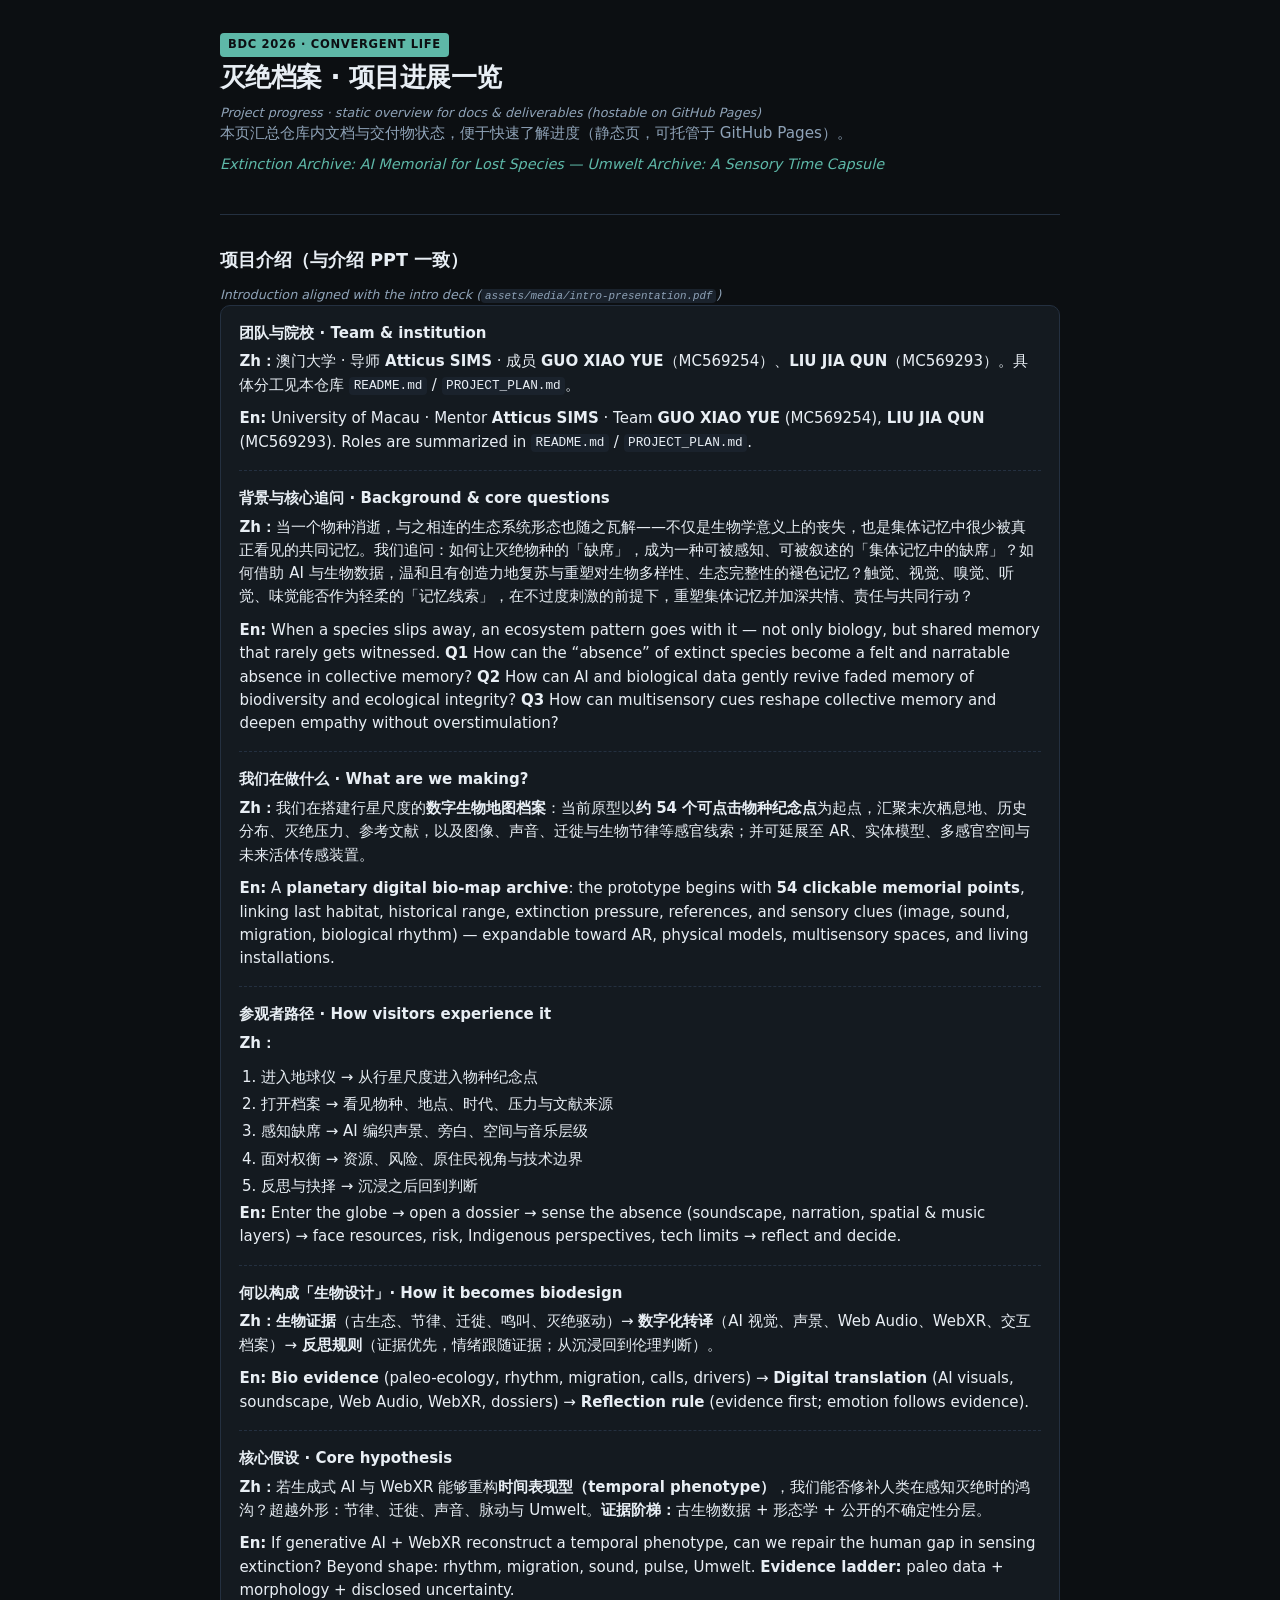
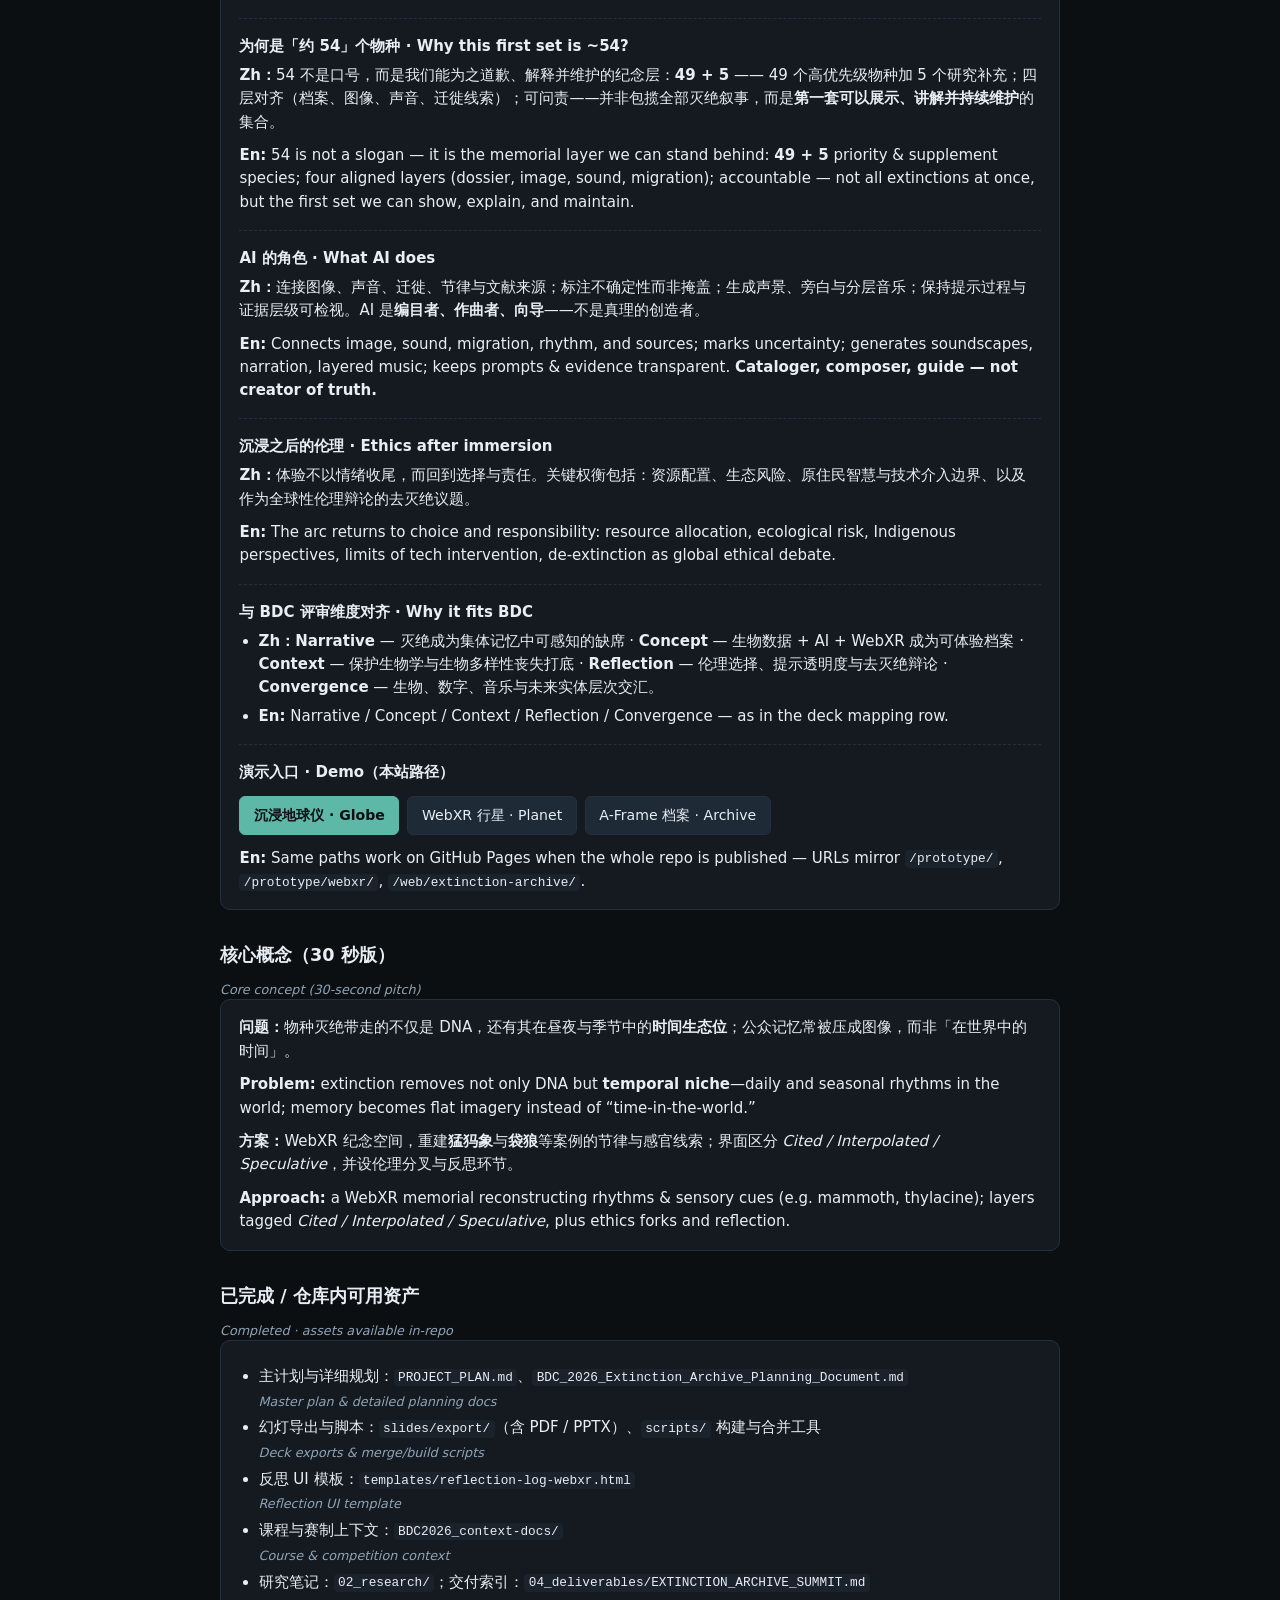
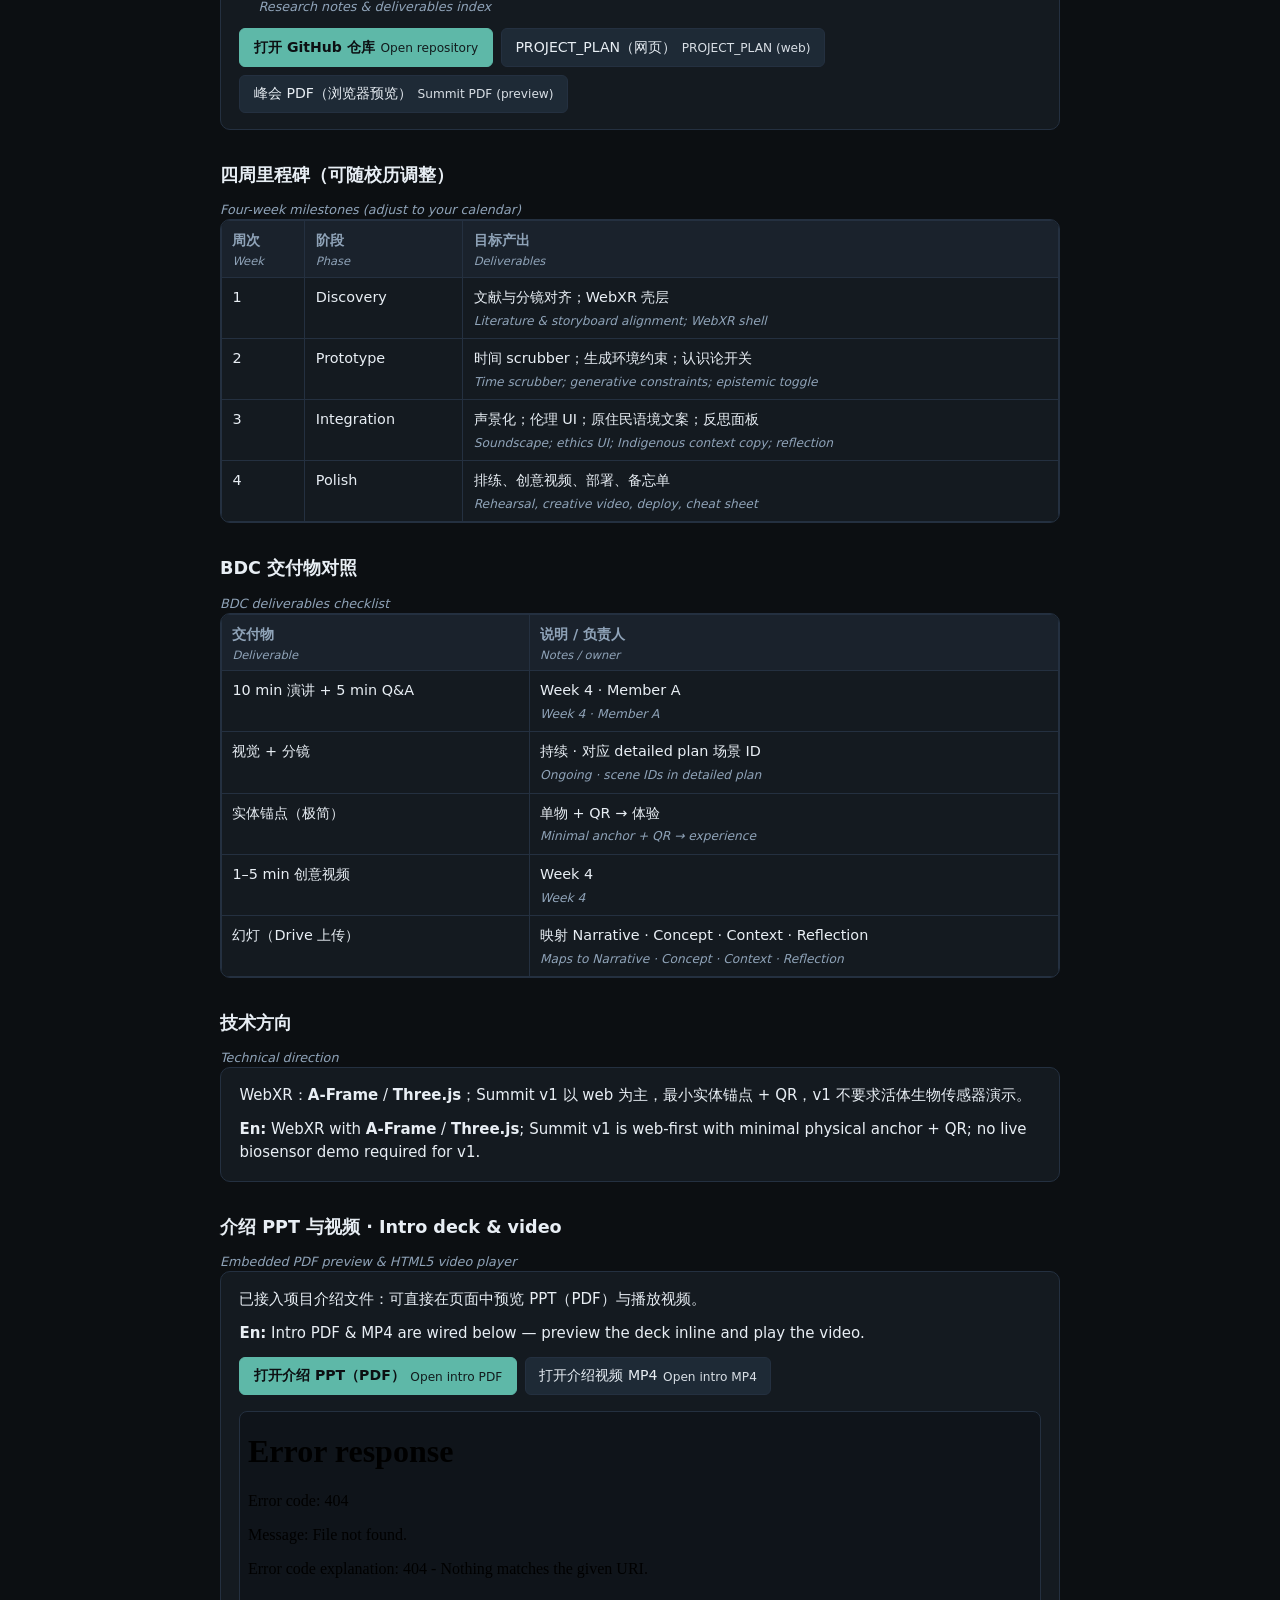
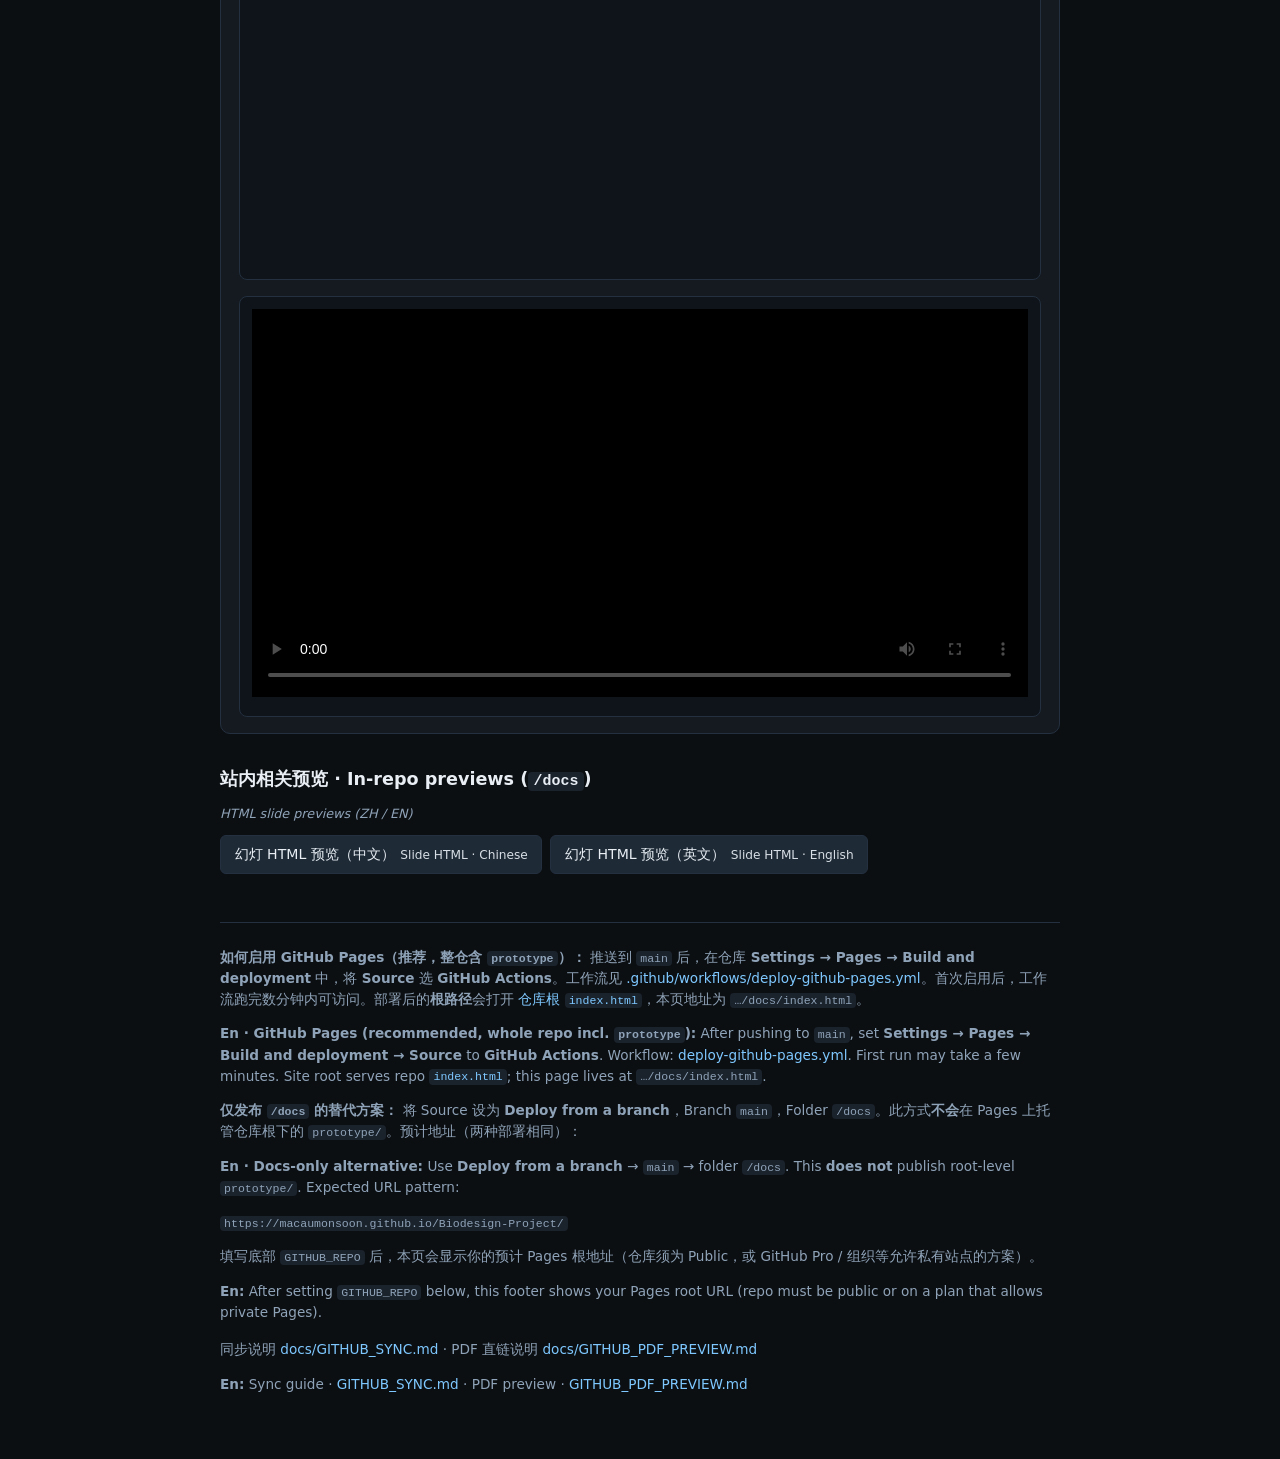
==== commit 007d6849: "feat(pages): embed bilingual introduction from intro deck PDF on docs hub Made-with: Cursor" ====
--- a/docs/index.html
+++ b/docs/index.html
@@ -4,7 +4,7 @@
   <meta charset="utf-8" />
   <meta name="viewport" content="width=device-width, initial-scale=1" />
   <title>Extinction Archive · 项目进展 · Progress | BDC 2026</title>
-  <meta name="description" content="ZH: Biodesign Challenge 2026 — 《灭绝档案》进度与链接。 EN: Extinction Archive progress overview &amp; quick links." />
+  <meta name="description" content="ZH: 《灭绝档案》进展、与介绍 PPT 一致的全文介绍、素材与链接。 EN: Progress, bilingual deck-aligned intro, assets &amp; links." />
   <style>
     :root {
       --bg: #0c0f12;
@@ -129,6 +129,10 @@
     footer p { margin: 0 0 0.85rem; }
     footer p:last-child { margin-bottom: 0; }
     .btn small { display: block; font-size: 0.76rem; font-weight: 400; opacity: 0.92; margin-top: 0.15rem; line-height: 1.25; }
+    .deck-lead { font-weight: 600; margin: 0 0 0.35rem; color: var(--text); }
+    .deck-block + .deck-block { margin-top: 1rem; padding-top: 1rem; border-top: 1px dashed var(--border); }
+    ol.deck-steps { margin: 0.4rem 0 0; padding-left: 1.35rem; }
+    ol.deck-steps li { margin: 0.25rem 0; }
   </style>
 </head>
 <body>
@@ -145,6 +149,91 @@
       <p class="dual-p"><strong>提示：</strong>本页 GitHub 按钮默认未绑定远程仓库。请在本文件底部的 <code>GITHUB_REPO</code> 中填写你的 <code>用户名/仓库名</code>（例如 <code>username/repo-name</code>），保存并推送到<strong>你自己的仓库</strong>后再刷新。</p>
       <p class="dual-p"><strong>Note:</strong> GitHub buttons need <code>GITHUB_REPO</code> at the bottom of this file (<code>username/repo-name</code>). Save, push to your fork, then reload.</p>
     </div>
+
+    <section id="deck-intro">
+      <h2>项目介绍（与介绍 PPT 一致）</h2>
+      <span class="line-en">Introduction aligned with the intro deck (<code>assets/media/intro-presentation.pdf</code>)</span>
+      <div class="card">
+        <div class="deck-block">
+          <p class="deck-lead">团队与院校 · Team &amp; institution</p>
+          <p class="dual-p"><strong>Zh：</strong>澳门大学 · 导师 <strong>Atticus SIMS</strong> · 成员 <strong>GUO XIAO YUE</strong>（MC569254）、<strong>LIU JIA QUN</strong>（MC569293）。具体分工见本仓库 <code>README.md</code> / <code>PROJECT_PLAN.md</code>。</p>
+          <p class="dual-p"><strong>En:</strong> University of Macau · Mentor <strong>Atticus SIMS</strong> · Team <strong>GUO XIAO YUE</strong> (MC569254), <strong>LIU JIA QUN</strong> (MC569293). Roles are summarized in <code>README.md</code> / <code>PROJECT_PLAN.md</code>.</p>
+        </div>
+
+        <div class="deck-block">
+          <p class="deck-lead">背景与核心追问 · Background &amp; core questions</p>
+          <p class="dual-p"><strong>Zh：</strong>当一个物种消逝，与之相连的生态系统形态也随之瓦解——不仅是生物学意义上的丧失，也是集体记忆中很少被真正看见的共同记忆。我们追问：如何让灭绝物种的「缺席」，成为一种可被感知、可被叙述的「集体记忆中的缺席」？如何借助 AI 与生物数据，温和且有创造力地复苏与重塑对生物多样性、生态完整性的褪色记忆？触觉、视觉、嗅觉、听觉、味觉能否作为轻柔的「记忆线索」，在不过度刺激的前提下，重塑集体记忆并加深共情、责任与共同行动？</p>
+          <p class="dual-p"><strong>En:</strong> When a species slips away, an ecosystem pattern goes with it — not only biology, but shared memory that rarely gets witnessed. <strong>Q1</strong> How can the “absence” of extinct species become a felt and narratable absence in collective memory? <strong>Q2</strong> How can AI and biological data gently revive faded memory of biodiversity and ecological integrity? <strong>Q3</strong> How can multisensory cues reshape collective memory and deepen empathy without overstimulation?</p>
+        </div>
+
+        <div class="deck-block">
+          <p class="deck-lead">我们在做什么 · What are we making?</p>
+          <p class="dual-p"><strong>Zh：</strong>我们在搭建行星尺度的<strong>数字生物地图档案</strong>：当前原型以<strong>约 54 个可点击物种纪念点</strong>为起点，汇聚末次栖息地、历史分布、灭绝压力、参考文献，以及图像、声音、迁徙与生物节律等感官线索；并可延展至 AR、实体模型、多感官空间与未来活体传感装置。</p>
+          <p class="dual-p"><strong>En:</strong> A <strong>planetary digital bio-map archive</strong>: the prototype begins with <strong>54 clickable memorial points</strong>, linking last habitat, historical range, extinction pressure, references, and sensory clues (image, sound, migration, biological rhythm) — expandable toward AR, physical models, multisensory spaces, and living installations.</p>
+        </div>
+
+        <div class="deck-block">
+          <p class="deck-lead">参观者路径 · How visitors experience it</p>
+          <p class="dual-p"><strong>Zh：</strong></p>
+          <ol class="deck-steps">
+            <li>进入地球仪 → 从行星尺度进入物种纪念点</li>
+            <li>打开档案 → 看见物种、地点、时代、压力与文献来源</li>
+            <li>感知缺席 → AI 编织声景、旁白、空间与音乐层级</li>
+            <li>面对权衡 → 资源、风险、原住民视角与技术边界</li>
+            <li>反思与抉择 → 沉浸之后回到判断</li>
+          </ol>
+          <p class="dual-p"><strong>En:</strong> Enter the globe → open a dossier → sense the absence (soundscape, narration, spatial &amp; music layers) → face resources, risk, Indigenous perspectives, tech limits → reflect and decide.</p>
+        </div>
+
+        <div class="deck-block">
+          <p class="deck-lead">何以构成「生物设计」· How it becomes biodesign</p>
+          <p class="dual-p"><strong>Zh：</strong><strong>生物证据</strong>（古生态、节律、迁徙、鸣叫、灭绝驱动）→ <strong>数字化转译</strong>（AI 视觉、声景、Web Audio、WebXR、交互档案）→ <strong>反思规则</strong>（证据优先，情绪跟随证据；从沉浸回到伦理判断）。</p>
+          <p class="dual-p"><strong>En:</strong> <strong>Bio evidence</strong> (paleo-ecology, rhythm, migration, calls, drivers) → <strong>Digital translation</strong> (AI visuals, soundscape, Web Audio, WebXR, dossiers) → <strong>Reflection rule</strong> (evidence first; emotion follows evidence).</p>
+        </div>
+
+        <div class="deck-block">
+          <p class="deck-lead">核心假设 · Core hypothesis</p>
+          <p class="dual-p"><strong>Zh：</strong>若生成式 AI 与 WebXR 能够重构<strong>时间表现型（temporal phenotype）</strong>，我们能否修补人类在感知灭绝时的鸿沟？超越外形：节律、迁徙、声音、脉动与 Umwelt。<strong>证据阶梯：</strong>古生物数据 + 形态学 + 公开的不确定性分层。</p>
+          <p class="dual-p"><strong>En:</strong> If generative AI + WebXR reconstruct a temporal phenotype, can we repair the human gap in sensing extinction? Beyond shape: rhythm, migration, sound, pulse, Umwelt. <strong>Evidence ladder:</strong> paleo data + morphology + disclosed uncertainty.</p>
+        </div>
+
+        <div class="deck-block">
+          <p class="deck-lead">为何是「约 54」个物种 · Why this first set is ~54?</p>
+          <p class="dual-p"><strong>Zh：</strong>54 不是口号，而是我们能为之道歉、解释并维护的纪念层：<strong>49 + 5</strong> —— 49 个高优先级物种加 5 个研究补充；四层对齐（档案、图像、声音、迁徙线索）；可问责——并非包揽全部灭绝叙事，而是<strong>第一套可以展示、讲解并持续维护</strong>的集合。</p>
+          <p class="dual-p"><strong>En:</strong> 54 is not a slogan — it is the memorial layer we can stand behind: <strong>49 + 5</strong> priority &amp; supplement species; four aligned layers (dossier, image, sound, migration); accountable — not all extinctions at once, but the first set we can show, explain, and maintain.</p>
+        </div>
+
+        <div class="deck-block">
+          <p class="deck-lead">AI 的角色 · What AI does</p>
+          <p class="dual-p"><strong>Zh：</strong>连接图像、声音、迁徙、节律与文献来源；标注不确定性而非掩盖；生成声景、旁白与分层音乐；保持提示过程与证据层级可检视。AI 是<strong>编目者、作曲者、向导</strong>——不是真理的创造者。</p>
+          <p class="dual-p"><strong>En:</strong> Connects image, sound, migration, rhythm, and sources; marks uncertainty; generates soundscapes, narration, layered music; keeps prompts &amp; evidence transparent. <strong>Cataloger, composer, guide — not creator of truth.</strong></p>
+        </div>
+
+        <div class="deck-block">
+          <p class="deck-lead">沉浸之后的伦理 · Ethics after immersion</p>
+          <p class="dual-p"><strong>Zh：</strong>体验不以情绪收尾，而回到选择与责任。关键权衡包括：资源配置、生态风险、原住民智慧与技术介入边界、以及作为全球性伦理辩论的去灭绝议题。</p>
+          <p class="dual-p"><strong>En:</strong> The arc returns to choice and responsibility: resource allocation, ecological risk, Indigenous perspectives, limits of tech intervention, de-extinction as global ethical debate.</p>
+        </div>
+
+        <div class="deck-block">
+          <p class="deck-lead">与 BDC 评审维度对齐 · Why it fits BDC</p>
+          <ul style="margin-top:0.35rem;">
+            <li><strong>Zh：</strong><strong>Narrative</strong> — 灭绝成为集体记忆中可感知的缺席 · <strong>Concept</strong> — 生物数据 + AI + WebXR 成为可体验档案 · <strong>Context</strong> — 保护生物学与生物多样性丧失打底 · <strong>Reflection</strong> — 伦理选择、提示透明度与去灭绝辩论 · <strong>Convergence</strong> — 生物、数字、音乐与未来实体层次交汇。</li>
+            <li><strong>En:</strong> Narrative / Concept / Context / Reflection / Convergence — as in the deck mapping row.</li>
+          </ul>
+        </div>
+
+        <div class="deck-block">
+          <p class="deck-lead">演示入口 · Demo（本站路径）</p>
+          <div class="actions">
+            <a class="btn primary" href="../prototype/index.html">沉浸地球仪 · Globe</a>
+            <a class="btn" href="../prototype/webxr/index.html">WebXR 行星 · Planet</a>
+            <a class="btn" href="../web/extinction-archive/index.html">A-Frame 档案 · Archive</a>
+          </div>
+          <p class="dual-p" style="margin-top:0.75rem;"><strong>En:</strong> Same paths work on GitHub Pages when the whole repo is published — URLs mirror <code>/prototype/</code>, <code>/prototype/webxr/</code>, <code>/web/extinction-archive/</code>.</p>
+        </div>
+      </div>
+    </section>
 
     <section>
       <h2>核心概念（30 秒版）</h2>
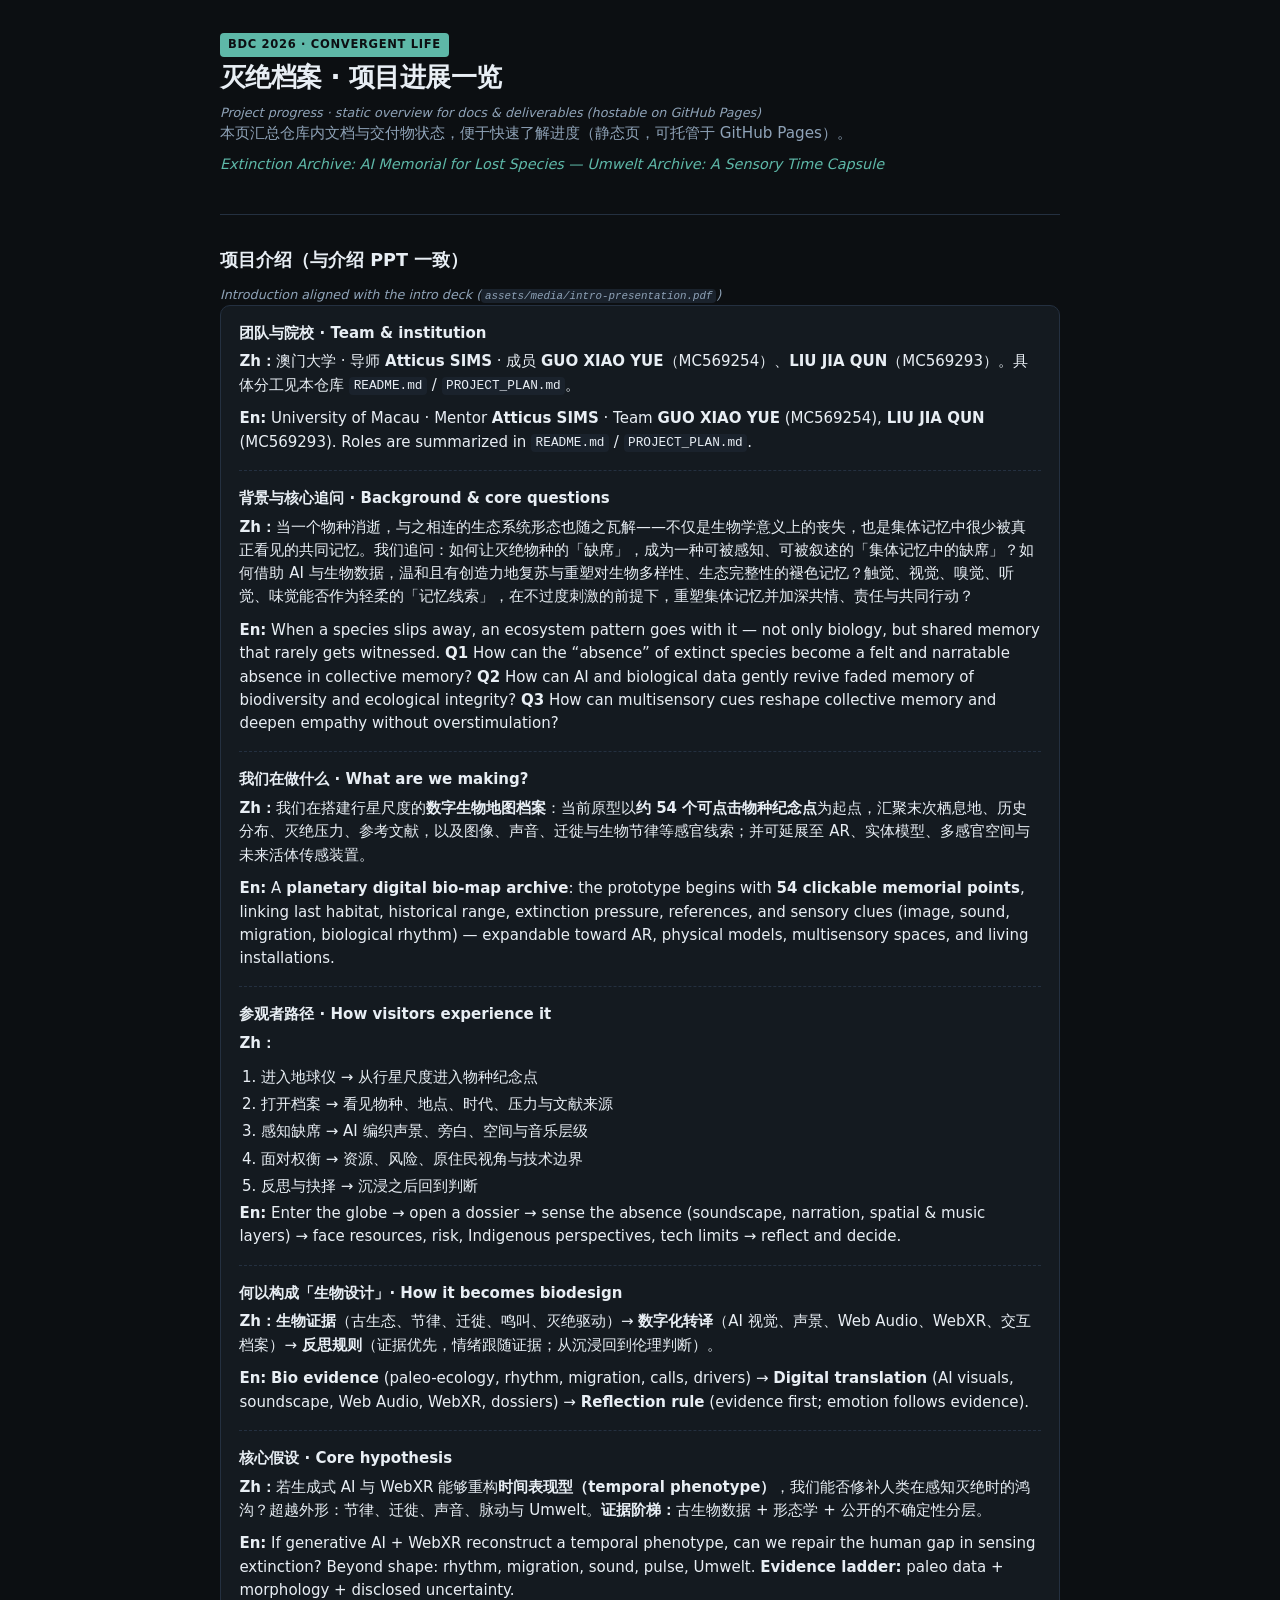
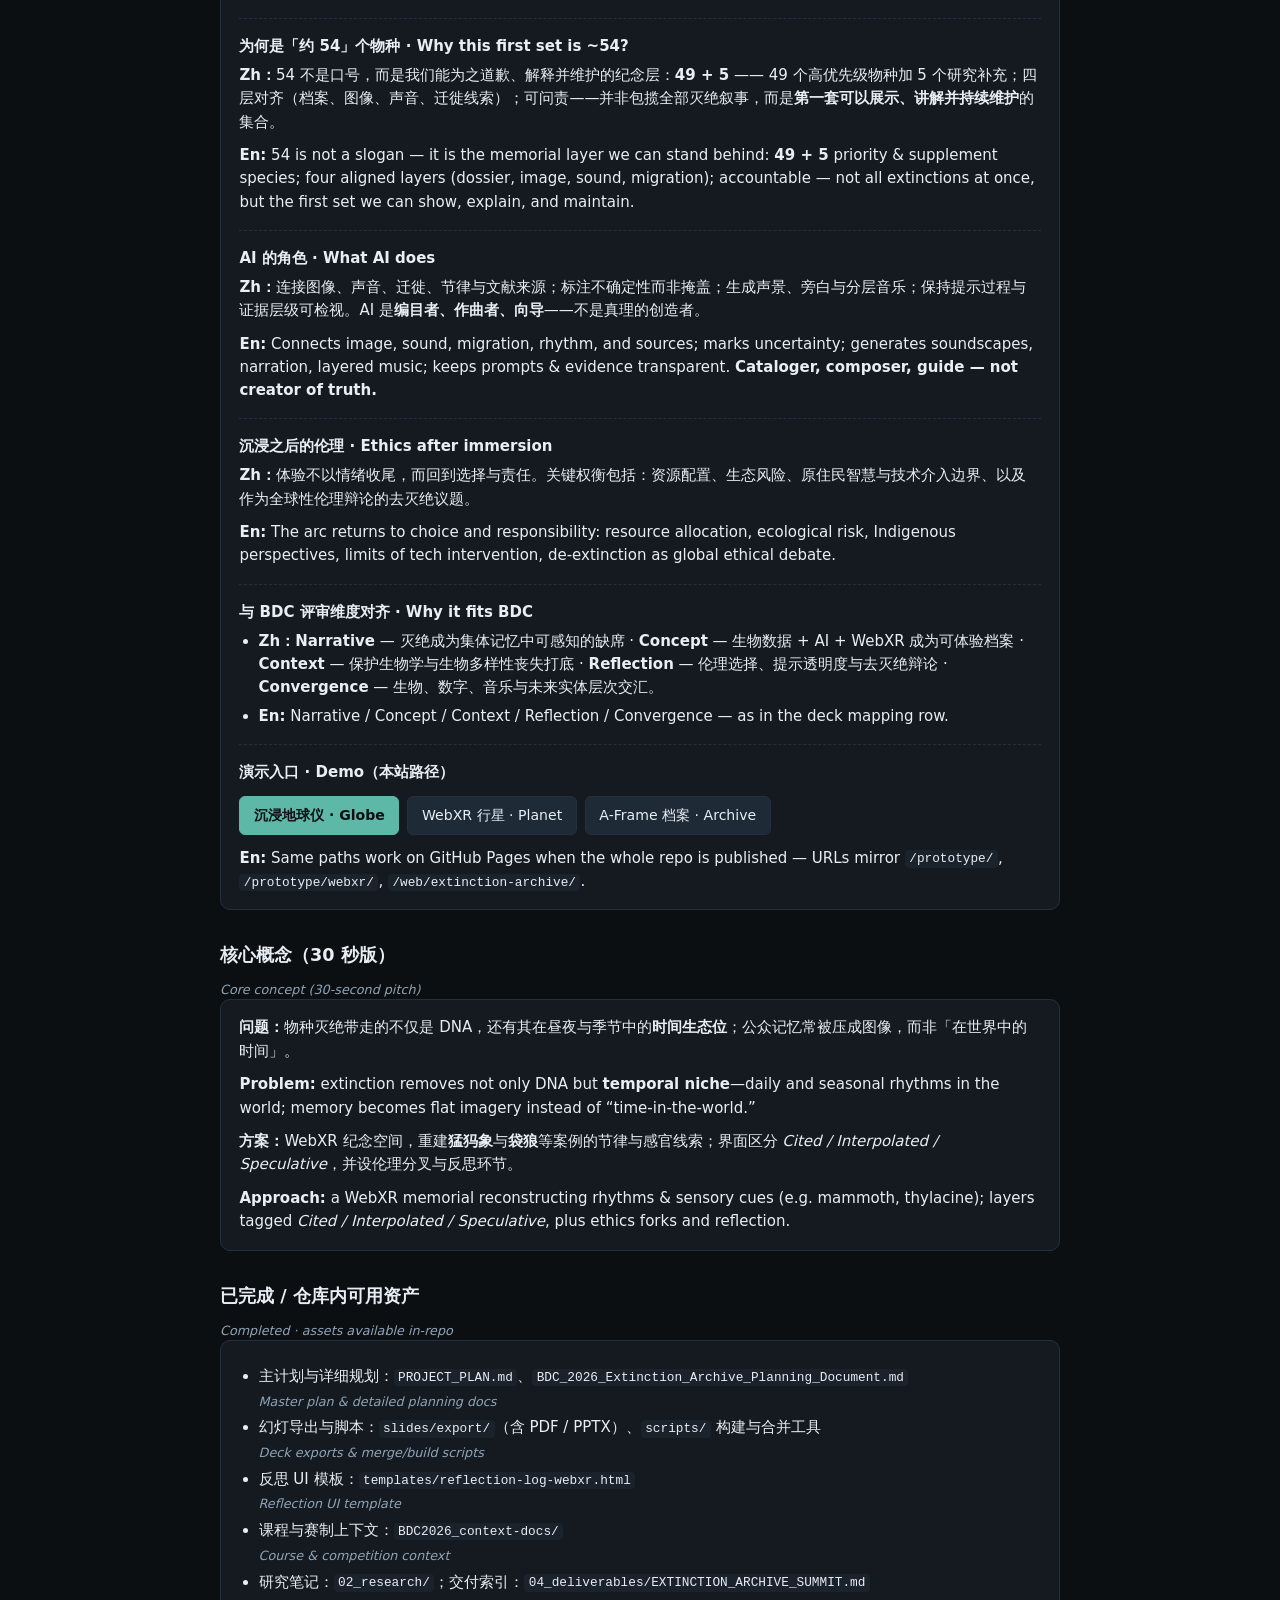
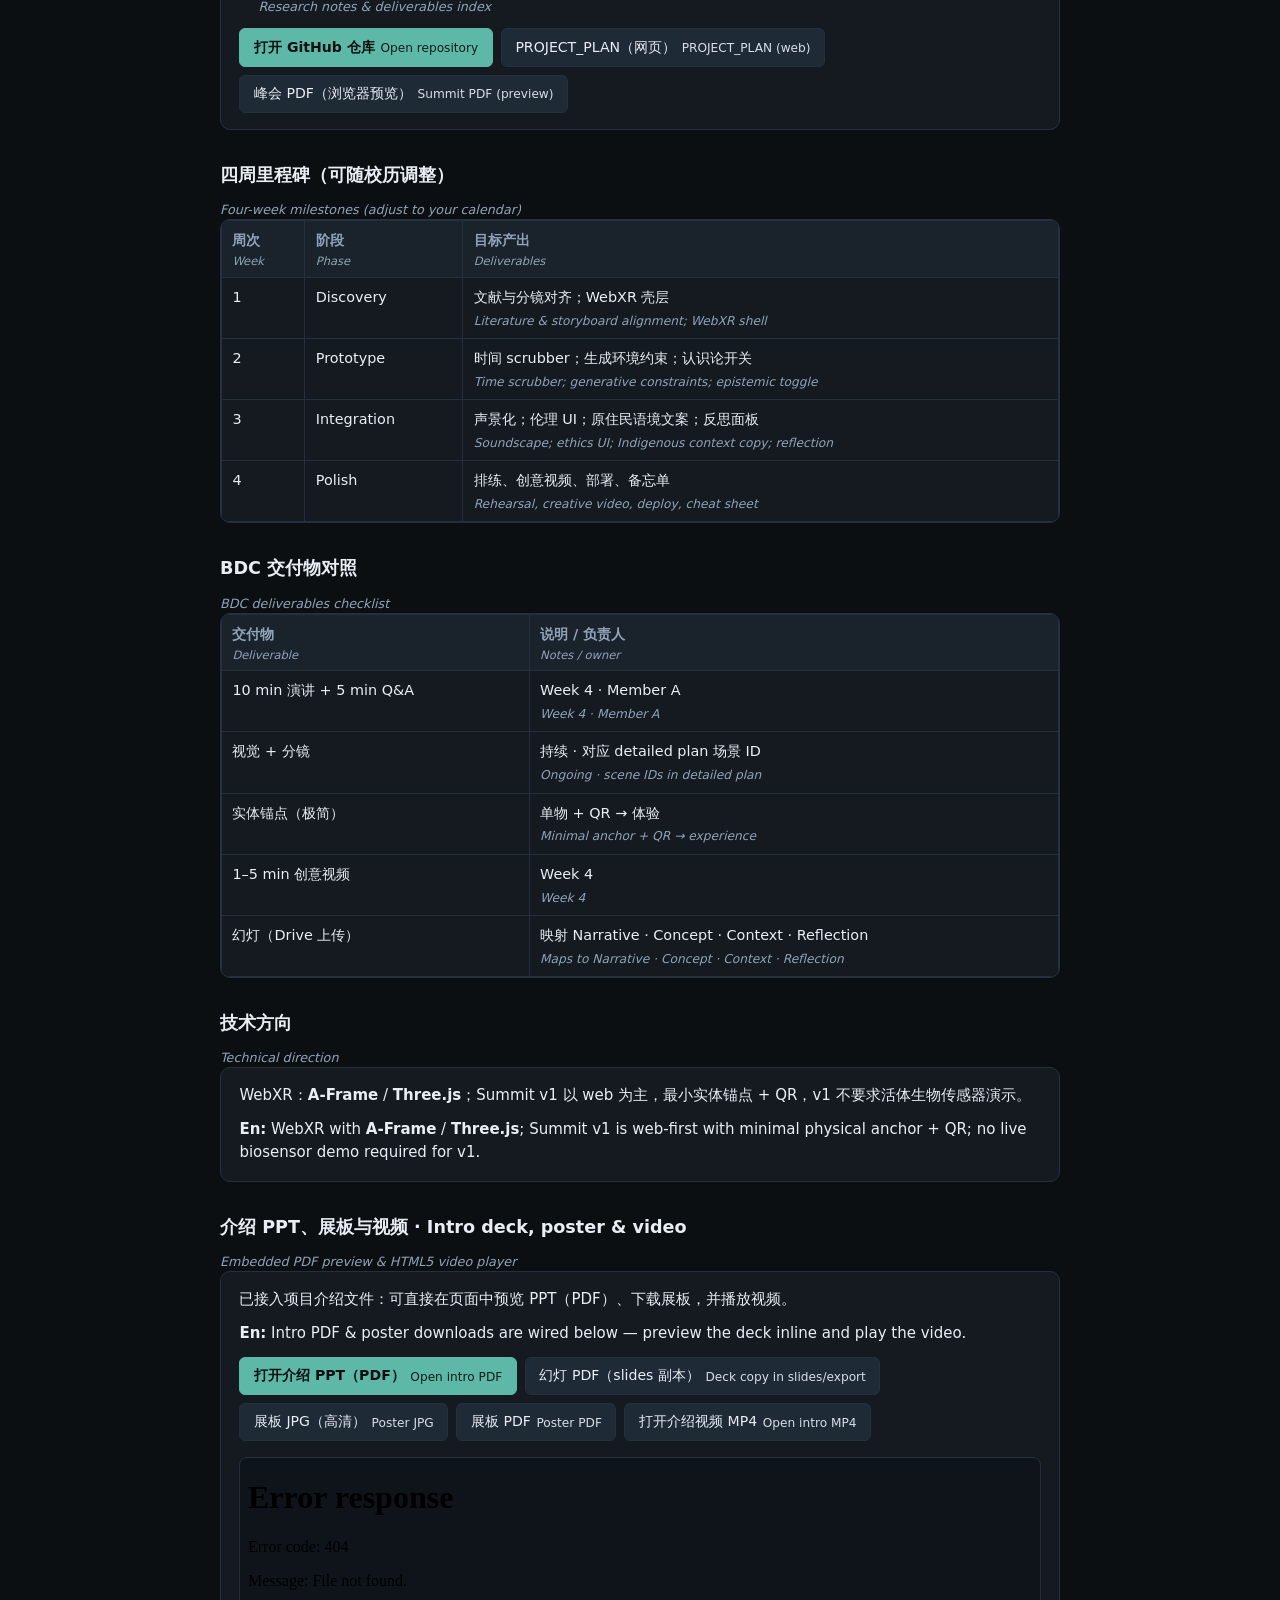
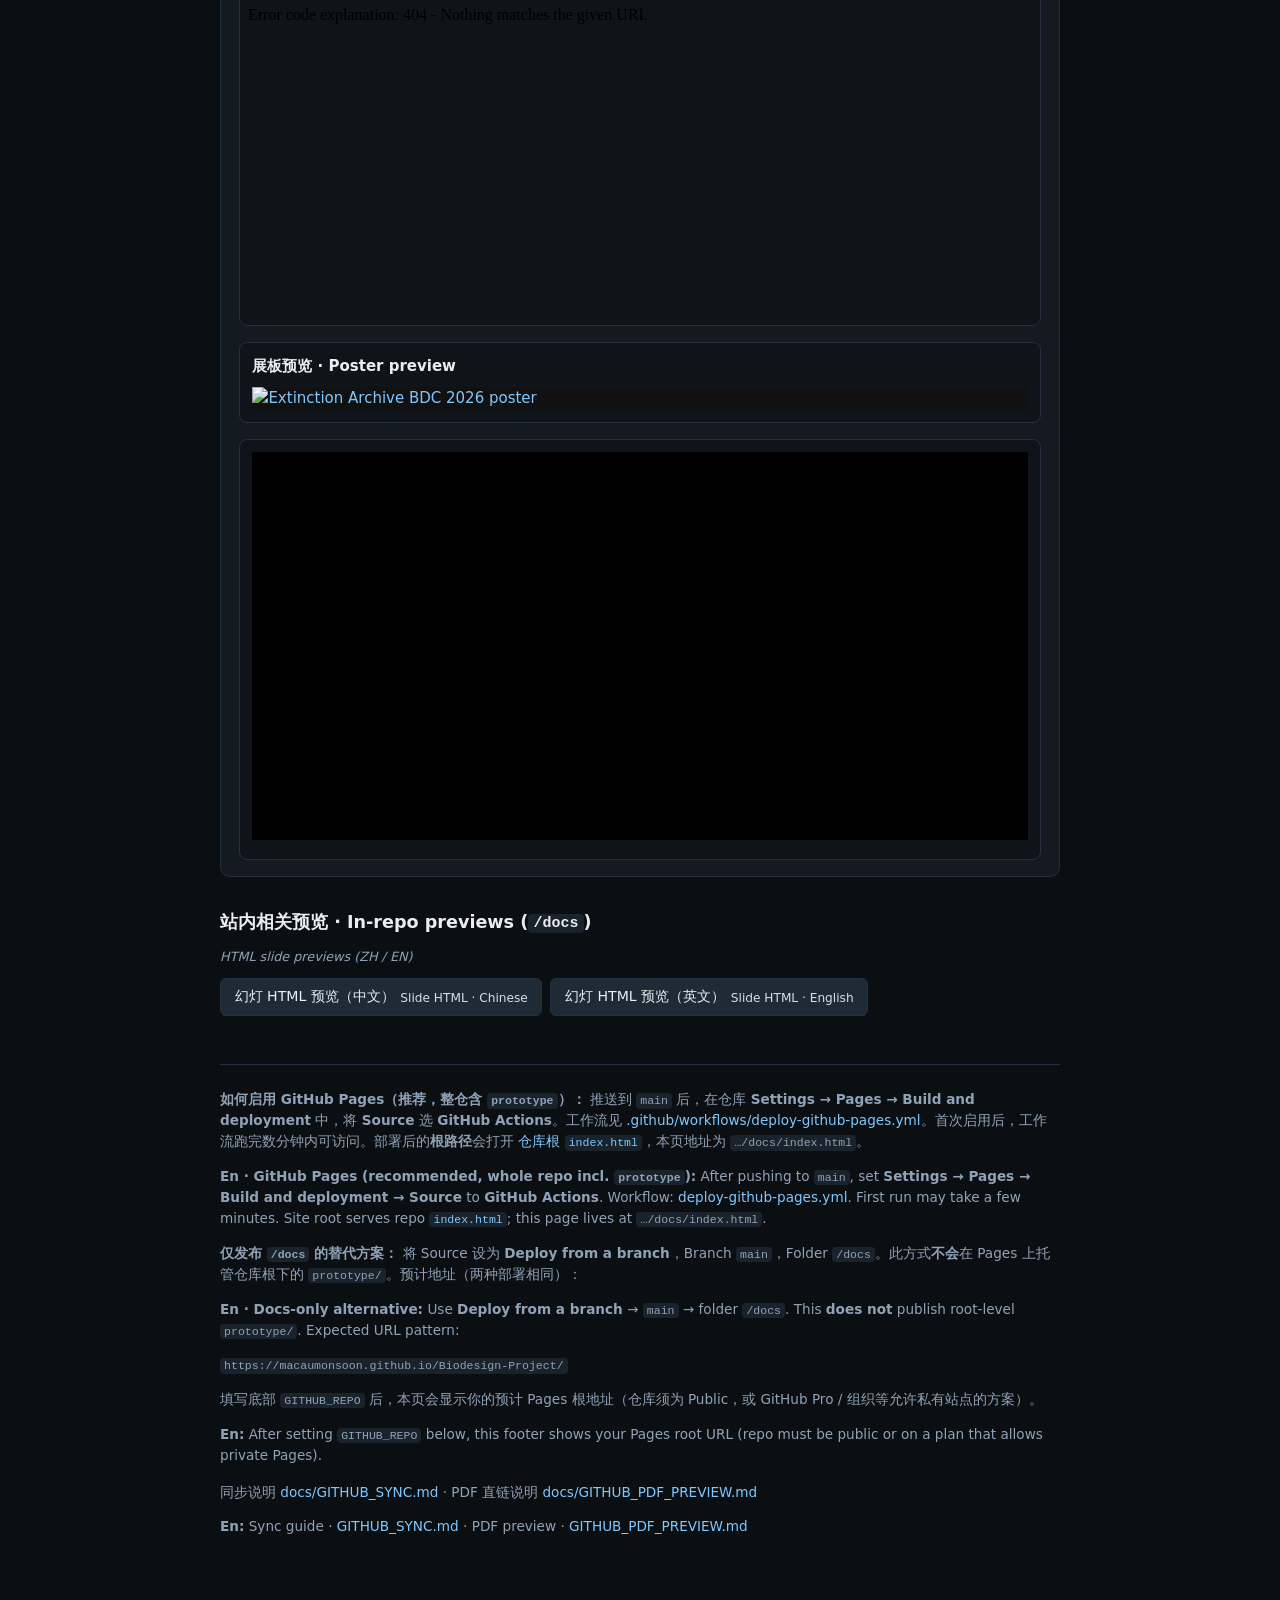
==== commit 27461578: "chore(media): sync 0503 intro PDF, poster exports, and docs links Co-authored-by: Cursor <cursoragen" ====
--- a/docs/index.html
+++ b/docs/index.html
@@ -319,13 +319,16 @@
     </section>
 
     <section>
-      <h2 id="intro-media">介绍 PPT 与视频 · Intro deck &amp; video</h2>
+      <h2 id="intro-media">介绍 PPT、展板与视频 · Intro deck, poster &amp; video</h2>
       <span class="line-en">Embedded PDF preview &amp; HTML5 video player</span>
       <div class="card">
-        <p class="dual-p">已接入项目介绍文件：可直接在页面中预览 PPT（PDF）与播放视频。</p>
-        <p class="dual-p"><strong>En:</strong> Intro PDF &amp; MP4 are wired below — preview the deck inline and play the video.</p>
+        <p class="dual-p">已接入项目介绍文件：可直接在页面中预览 PPT（PDF）、下载展板，并播放视频。</p>
+        <p class="dual-p"><strong>En:</strong> Intro PDF &amp; poster downloads are wired below — preview the deck inline and play the video.</p>
         <div class="actions">
           <a class="btn primary" href="../assets/media/intro-presentation.pdf" target="_blank" rel="noopener noreferrer">打开介绍 PPT（PDF）<small>Open intro PDF</small></a>
+          <a class="btn" href="../slides/export/0503_FINAL_Extinction_Archive_Umwelt_Hypothesis_Dossiers_BDC2026.pdf" target="_blank" rel="noopener noreferrer">幻灯 PDF（slides 副本）<small>Deck copy in slides/export</small></a>
+          <a class="btn" href="../04_deliverables/poster/Extinction_Archive_BDC2026_poster_0503.jpg" target="_blank" rel="noopener noreferrer">展板 JPG（高清）<small>Poster JPG</small></a>
+          <a class="btn" href="../04_deliverables/poster/Extinction_Archive_BDC2026_poster_0503.pdf" target="_blank" rel="noopener noreferrer">展板 PDF<small>Poster PDF</small></a>
           <a class="btn" href="../assets/media/intro-video.mp4" target="_blank" rel="noopener noreferrer">打开介绍视频 MP4<small>Open intro MP4</small></a>
         </div>
         <div style="margin-top:1rem;border:1px solid var(--border);border-radius:8px;overflow:hidden;background:#0f141a;">
@@ -334,6 +337,12 @@
             src="../assets/media/intro-presentation.pdf"
             style="width:100%;height:460px;border:0;"
           ></iframe>
+        </div>
+        <div style="margin-top:1rem;border:1px solid var(--border);border-radius:8px;overflow:hidden;background:#0f141a;padding:0.75rem;">
+          <p class="dual-p" style="margin:0 0 0.5rem;"><strong>展板预览 · Poster preview</strong></p>
+          <a href="../04_deliverables/poster/Extinction_Archive_BDC2026_poster_0503.jpg" target="_blank" rel="noopener noreferrer">
+            <img src="../04_deliverables/poster/Extinction_Archive_BDC2026_poster_0503.jpg" alt="Extinction Archive BDC 2026 poster" style="width:100%;max-height:520px;object-fit:contain;display:block;background:#111;" />
+          </a>
         </div>
         <div style="margin-top:1rem;border:1px solid var(--border);border-radius:8px;overflow:hidden;background:#0f141a;padding:0.75rem;">
           <video controls preload="metadata" poster="../assets/media/intro-poster.jpg" style="width:100%;max-height:560px;background:#000;">
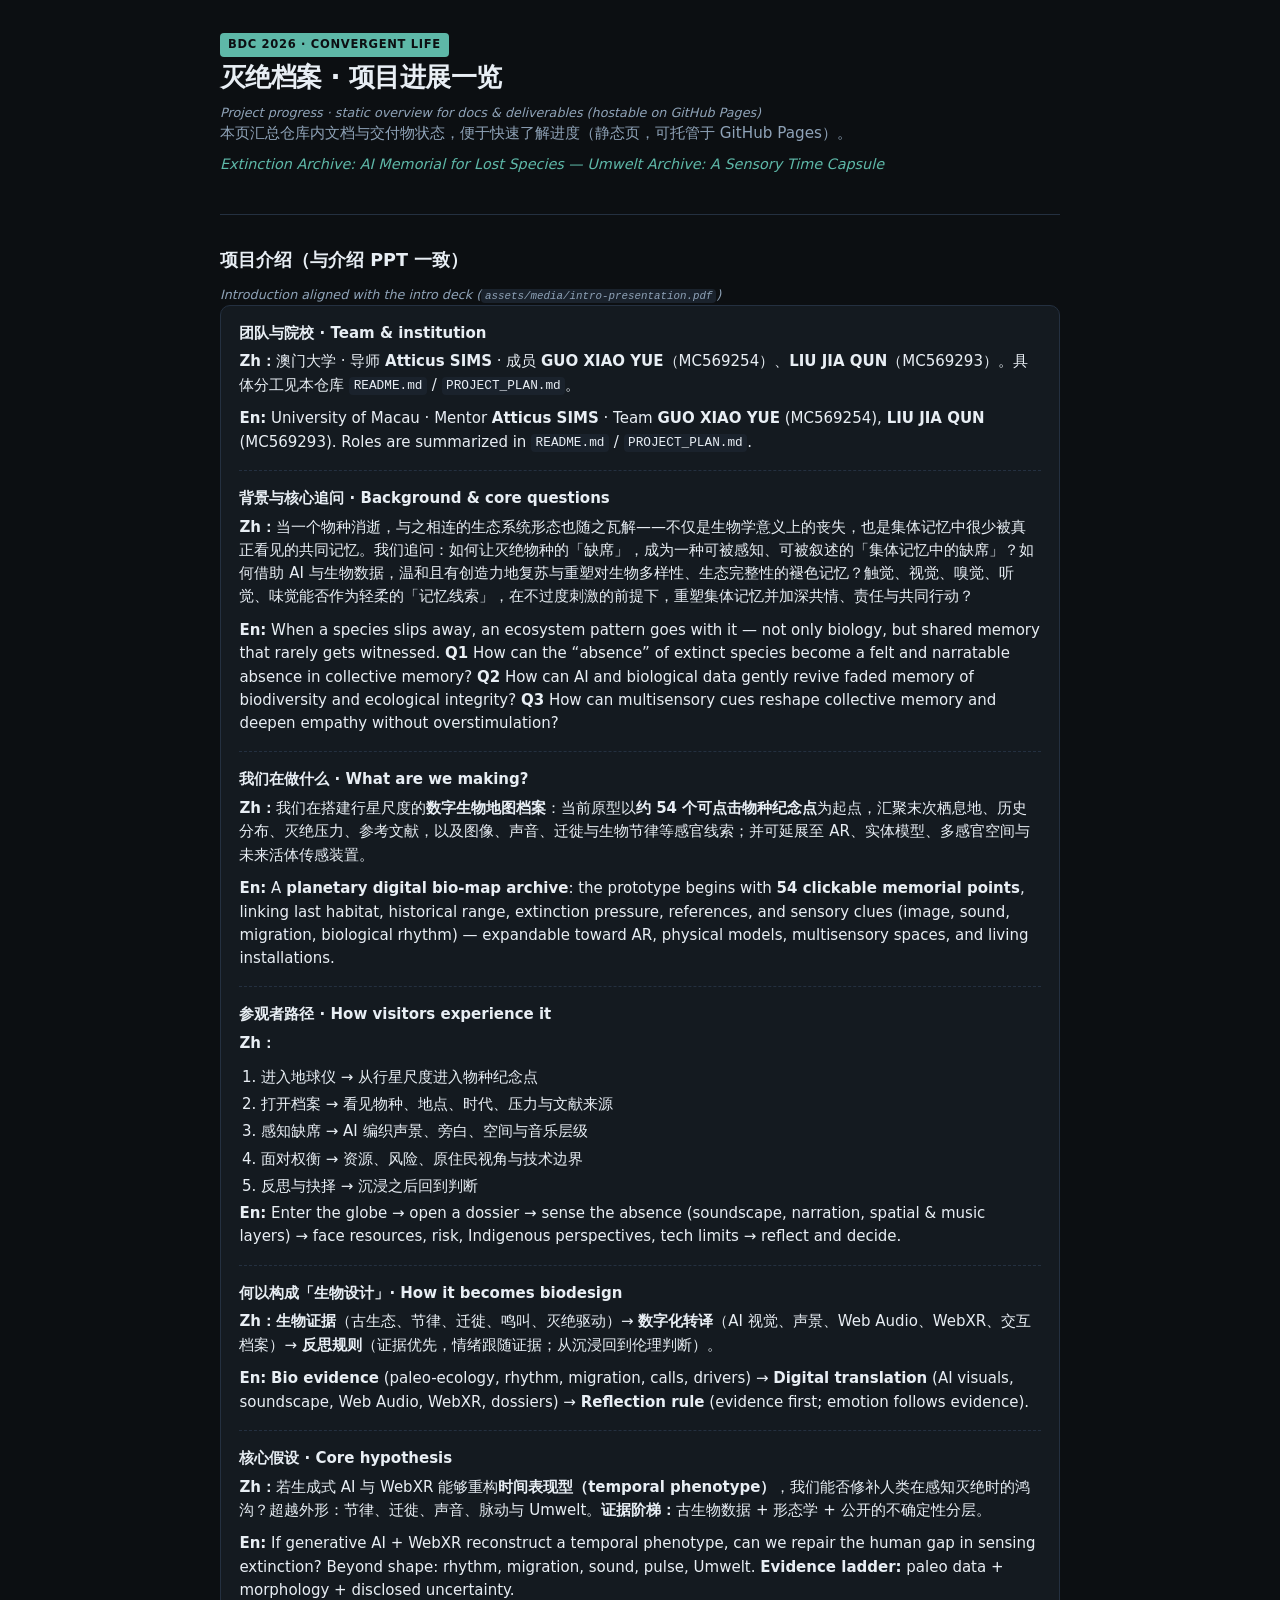
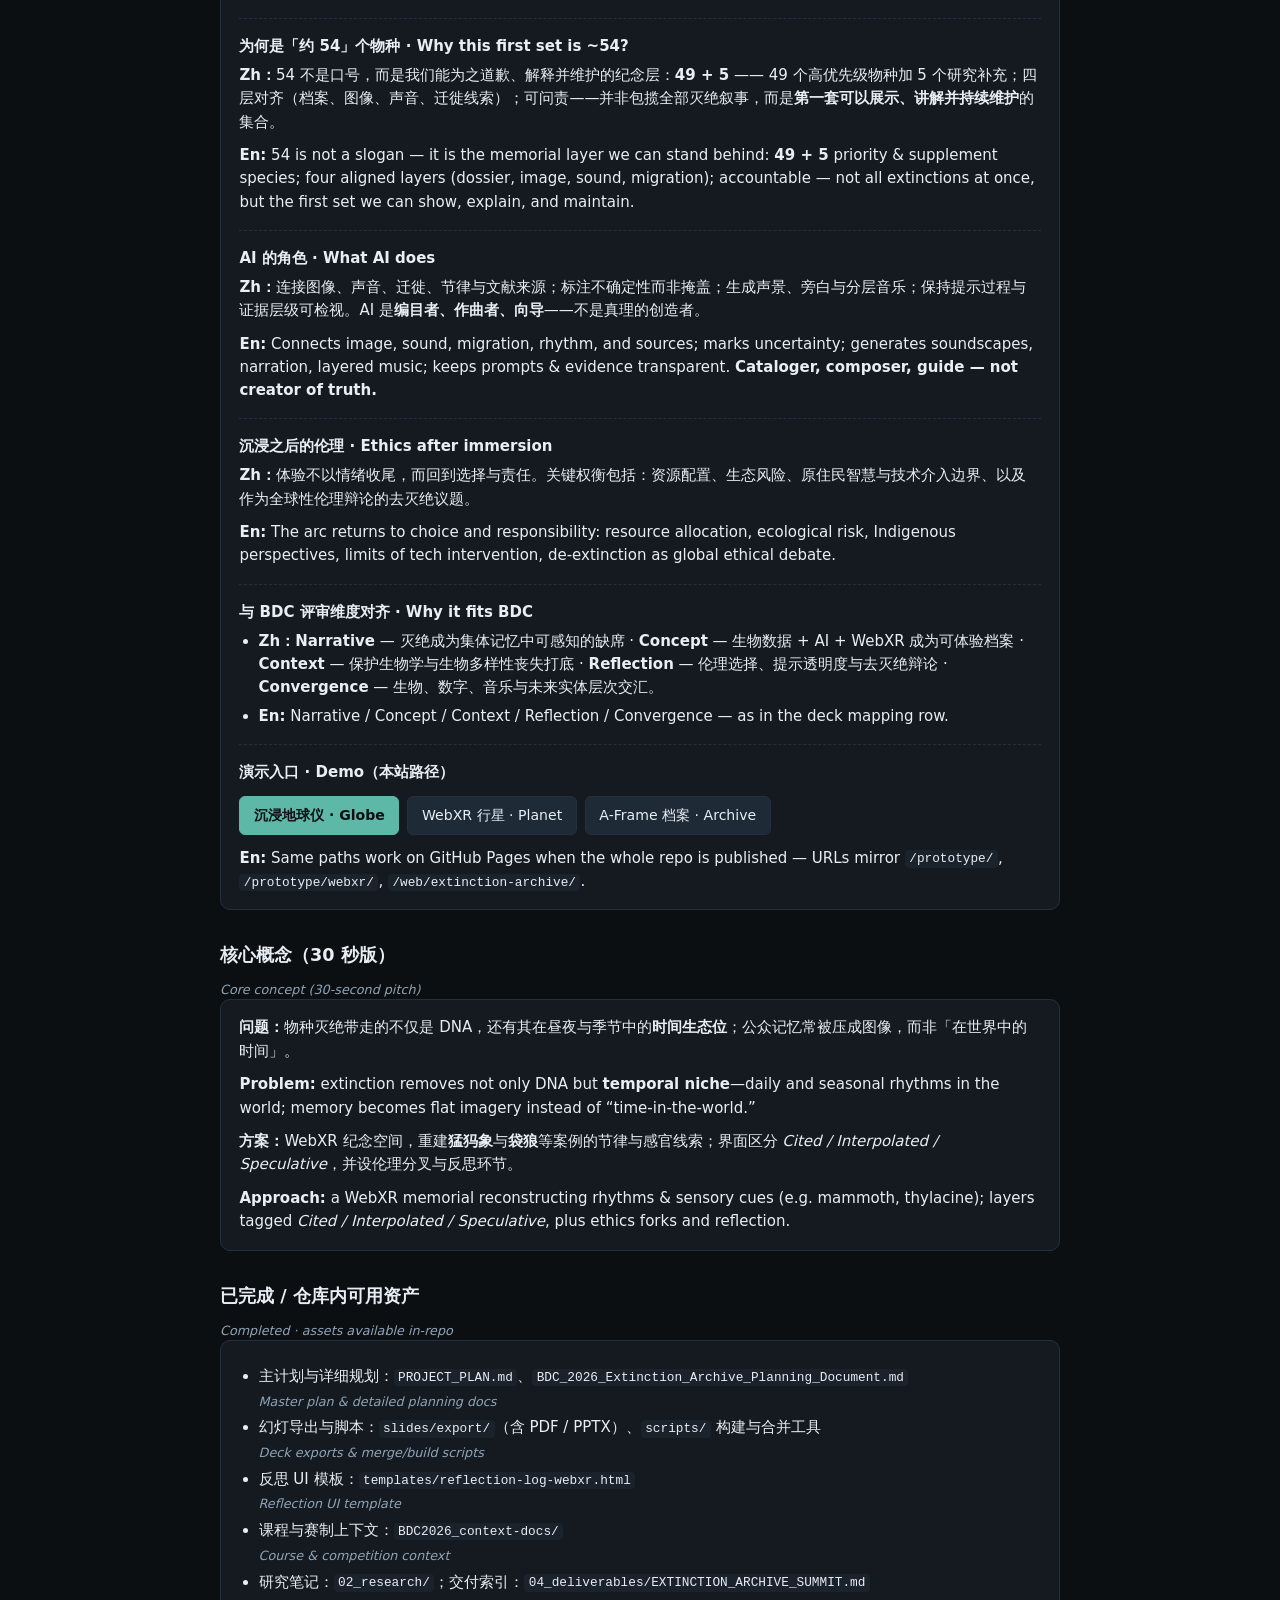
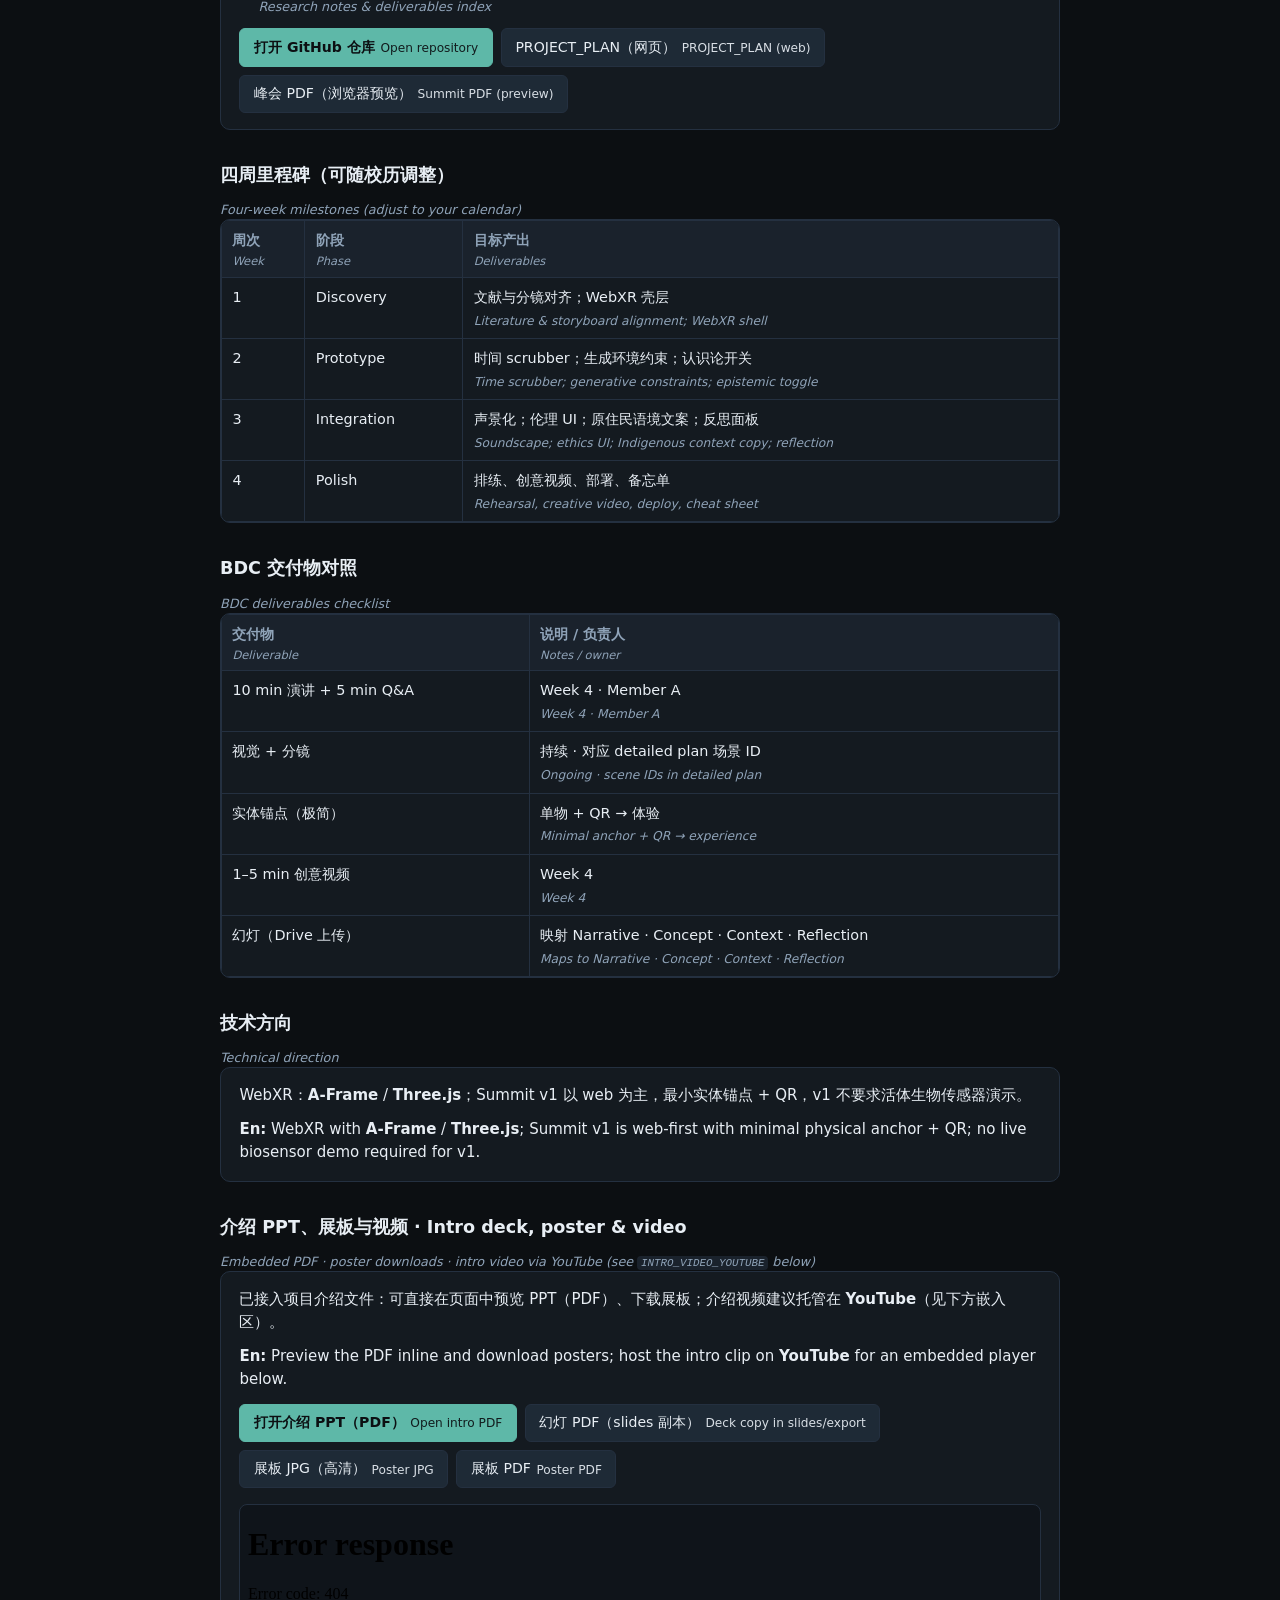
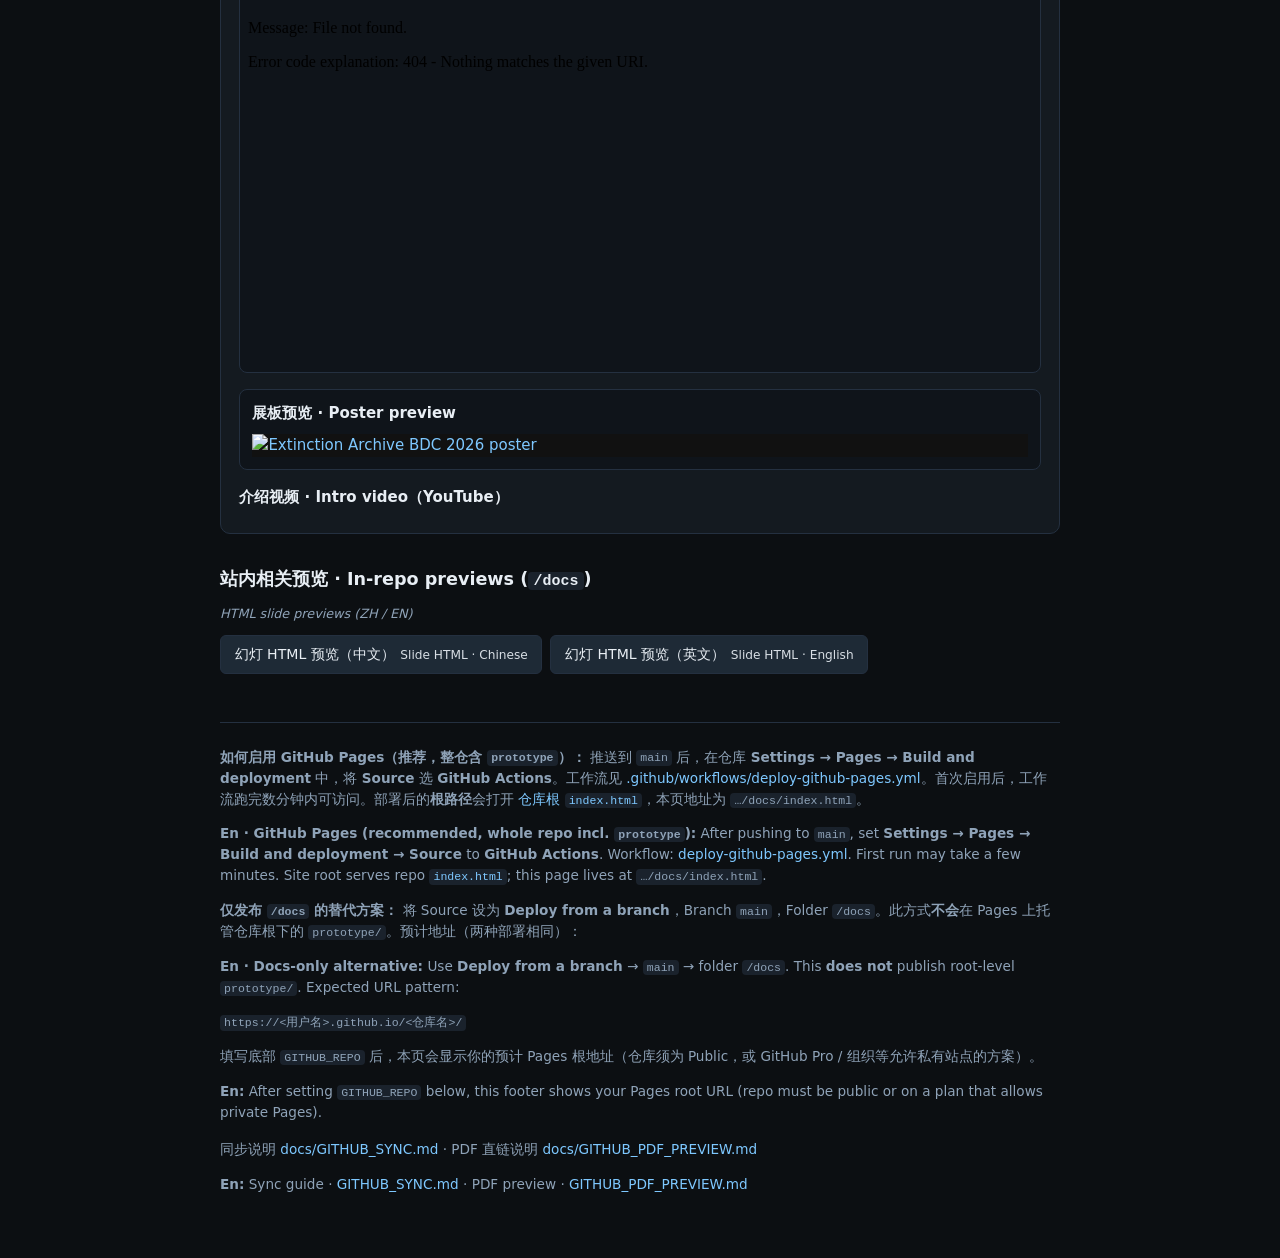
==== commit ad9fc819: "docs: embed intro video via YouTube; stop tracking large MP4 Co-authored-by: Cursor <cursoragent@cur" ====
--- a/docs/index.html
+++ b/docs/index.html
@@ -133,6 +133,25 @@
     .deck-block + .deck-block { margin-top: 1rem; padding-top: 1rem; border-top: 1px dashed var(--border); }
     ol.deck-steps { margin: 0.4rem 0 0; padding-left: 1.35rem; }
     ol.deck-steps li { margin: 0.25rem 0; }
+    .yt-embed-wrap {
+      border: 1px solid var(--border);
+      border-radius: 8px;
+      overflow: hidden;
+      background: #0a0d10;
+    }
+    .yt-embed-inner {
+      position: relative;
+      padding-bottom: 56.25%;
+      height: 0;
+    }
+    .yt-embed-inner iframe {
+      position: absolute;
+      top: 0;
+      left: 0;
+      width: 100%;
+      height: 100%;
+      border: 0;
+    }
   </style>
 </head>
 <body>
@@ -320,16 +339,15 @@
 
     <section>
       <h2 id="intro-media">介绍 PPT、展板与视频 · Intro deck, poster &amp; video</h2>
-      <span class="line-en">Embedded PDF preview &amp; HTML5 video player</span>
+      <span class="line-en">Embedded PDF · poster downloads · intro video via YouTube (see <code>INTRO_VIDEO_YOUTUBE</code> below)</span>
       <div class="card">
-        <p class="dual-p">已接入项目介绍文件：可直接在页面中预览 PPT（PDF）、下载展板，并播放视频。</p>
-        <p class="dual-p"><strong>En:</strong> Intro PDF &amp; poster downloads are wired below — preview the deck inline and play the video.</p>
+        <p class="dual-p">已接入项目介绍文件：可直接在页面中预览 PPT（PDF）、下载展板；介绍视频建议托管在 <strong>YouTube</strong>（见下方嵌入区）。</p>
+        <p class="dual-p"><strong>En:</strong> Preview the PDF inline and download posters; host the intro clip on <strong>YouTube</strong> for an embedded player below.</p>
         <div class="actions">
           <a class="btn primary" href="../assets/media/intro-presentation.pdf" target="_blank" rel="noopener noreferrer">打开介绍 PPT（PDF）<small>Open intro PDF</small></a>
           <a class="btn" href="../slides/export/0503_FINAL_Extinction_Archive_Umwelt_Hypothesis_Dossiers_BDC2026.pdf" target="_blank" rel="noopener noreferrer">幻灯 PDF（slides 副本）<small>Deck copy in slides/export</small></a>
           <a class="btn" href="../04_deliverables/poster/Extinction_Archive_BDC2026_poster_0503.jpg" target="_blank" rel="noopener noreferrer">展板 JPG（高清）<small>Poster JPG</small></a>
           <a class="btn" href="../04_deliverables/poster/Extinction_Archive_BDC2026_poster_0503.pdf" target="_blank" rel="noopener noreferrer">展板 PDF<small>Poster PDF</small></a>
-          <a class="btn" href="../assets/media/intro-video.mp4" target="_blank" rel="noopener noreferrer">打开介绍视频 MP4<small>Open intro MP4</small></a>
         </div>
         <div style="margin-top:1rem;border:1px solid var(--border);border-radius:8px;overflow:hidden;background:#0f141a;">
           <iframe
@@ -344,11 +362,9 @@
             <img src="../04_deliverables/poster/Extinction_Archive_BDC2026_poster_0503.jpg" alt="Extinction Archive BDC 2026 poster" style="width:100%;max-height:520px;object-fit:contain;display:block;background:#111;" />
           </a>
         </div>
-        <div style="margin-top:1rem;border:1px solid var(--border);border-radius:8px;overflow:hidden;background:#0f141a;padding:0.75rem;">
-          <video controls preload="metadata" poster="../assets/media/intro-poster.jpg" style="width:100%;max-height:560px;background:#000;">
-            <source src="../assets/media/intro-video.mp4" type="video/mp4" />
-            你的浏览器不支持视频播放，请使用上方链接打开 MP4 文件。 / Your browser cannot play inline video — use the MP4 link above.
-          </video>
+        <div style="margin-top:1rem;">
+          <p class="dual-p" style="margin:0 0 0.5rem;"><strong>介绍视频 · Intro video（YouTube）</strong></p>
+          <div id="intro-video-youtube-root"></div>
         </div>
       </div>
     </section>
@@ -379,6 +395,39 @@
   /** 改成你的「用户名/仓库名」，推送到自有仓库后按钮与页脚链接才会正确 */
   var GITHUB_REPO = "macaumonsoon/Biodesign-Project";
 
+  /** 介绍视频：上传 YouTube 后，填入完整 watch 链接或 11 位视频 ID（无需引号外的多余空格） */
+  var INTRO_VIDEO_YOUTUBE = "";
+
+  function youtubeIdFromInput(s) {
+    if (!s || typeof s !== "string") return "";
+    s = s.trim();
+    if (/^[a-zA-Z0-9_-]{11}$/.test(s)) return s;
+    var m = s.match(/(?:youtube\.com\/watch\?v=|youtu\.be\/|youtube\.com\/embed\/)([a-zA-Z0-9_-]{11})/);
+    return m ? m[1] : "";
+  }
+
+  var ytRoot = document.getElementById("intro-video-youtube-root");
+  if (ytRoot) {
+    var vid = youtubeIdFromInput(INTRO_VIDEO_YOUTUBE);
+    if (vid) {
+      ytRoot.innerHTML =
+        '<div class="yt-embed-wrap"><div class="yt-embed-inner">' +
+        '<iframe src="https://www.youtube-nocookie.com/embed/' +
+        vid +
+        '" title="BDC 2026 · Extinction Archive intro video" allow="accelerometer; autoplay; clipboard-write; encrypted-media; gyroscope; picture-in-picture; web-share" referrerpolicy="strict-origin-when-cross-origin" allowfullscreen></iframe>' +
+        "</div></div>" +
+        '<p class="dual-p" style="margin:0.65rem 0 0;font-size:0.88rem;"><a href="https://www.youtube.com/watch?v=' +
+        vid +
+        '" target="_blank" rel="noopener noreferrer">在 YouTube 打开 · Open on YouTube</a></p>";
+    } else {
+      ytRoot.innerHTML =
+        '<div style="border:1px dashed var(--border);border-radius:8px;padding:0.85rem 1rem;background:#121820;">' +
+        '<p class="dual-p" style="margin:0;color:var(--muted);">正式介绍视频托管在 <strong>YouTube</strong>。上传完成后，将视频的完整链接或 11 位 ID 填入本页脚本中的 <code>INTRO_VIDEO_YOUTUBE</code>，保存并推送后此处会显示播放器。</p>' +
+        '<p class="dual-p" style="margin:0.65rem 0 0;color:var(--muted);"><strong>En:</strong> After uploading, paste the watch URL or the 11-character video ID into <code>INTRO_VIDEO_YOUTUBE</code> in the script at the bottom of this file.</p>' +
+        "</div>";
+    }
+  }
+
   var tip = document.getElementById("repo-config-tip");
   var configured = GITHUB_REPO && GITHUB_REPO.indexOf("YOUR_GITHUB_USER") === -1 && GITHUB_REPO.split("/").length === 2;
   if (!configured && tip) tip.style.display = "block";
